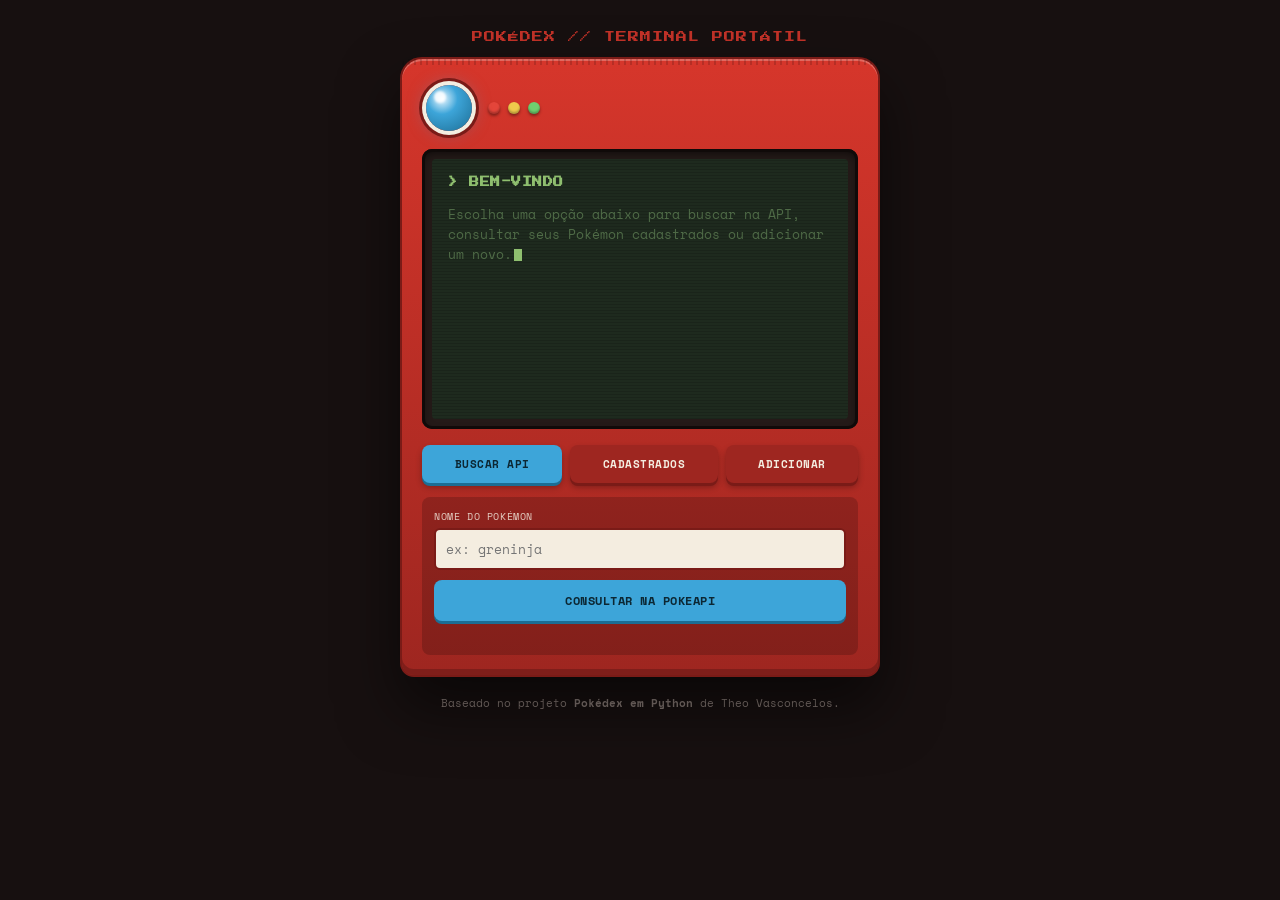
==== index.html @ 017efe3e "Atualiza pokedex.py e adiciona README com banner" ====
<!DOCTYPE html>
<html lang="pt-BR">
<head>
<meta charset="UTF-8" />
<meta name="viewport" content="width=device-width, initial-scale=1" />
<title>Pokédex em Python — versão Web</title>
<meta name="description" content="Pokédex interativa: busca na PokeAPI e cadastro local, inspirada no dispositivo clássico." />
<link rel="preconnect" href="https://fonts.googleapis.com">
<link rel="preconnect" href="https://fonts.gstatic.com" crossorigin>
<link href="https://fonts.googleapis.com/css2?family=Press+Start+2P&family=Space+Mono:wght@400;700&display=swap" rel="stylesheet">
<style>
  :root{
    --red: #D6362B;
    --red-dark: #9E2620;
    --red-shadow: #7A1B17;
    --screen-bg: #1E2A1E;
    --screen-text: #8FBF6F;
    --screen-text-dim: #4F6B47;
    --accent-blue: #3DA5D9;
    --cream: #F4EDE0;
    --charcoal: #241A18;
  }

  *{ box-sizing: border-box; }

  html, body{
    margin:0;
    padding:0;
    background: #171010;
    color: var(--cream);
    font-family: 'Space Mono', monospace;
    min-height:100vh;
  }

  body{
    display:flex;
    justify-content:center;
    padding: 32px 16px 64px;
  }

  @media (prefers-reduced-motion: reduce){
    *{ animation-duration: 0.001ms !important; animation-iteration-count: 1 !important; transition-duration: 0.001ms !important; }
  }

  .device{
    width: 100%;
    max-width: 480px;
  }

  .brand{
    font-family: 'Press Start 2P', monospace;
    font-size: 11px;
    letter-spacing: 1px;
    color: var(--red);
    text-align:center;
    margin-bottom: 14px;
    opacity: 0.9;
  }

  .shell{
    background: linear-gradient(180deg, var(--red) 0%, var(--red-dark) 100%);
    border-radius: 22px 22px 14px 14px;
    padding: 20px;
    box-shadow:
      0 30px 60px rgba(0,0,0,0.55),
      inset 0 2px 0 rgba(255,255,255,0.25),
      inset 0 -6px 0 rgba(0,0,0,0.2);
    position: relative;
    border: 2px solid var(--red-shadow);
  }

  .shell::before{
    content:"";
    position:absolute;
    top:0; left:0; right:0;
    height: 6px;
    background: repeating-linear-gradient(90deg, rgba(0,0,0,0.15) 0 2px, transparent 2px 6px);
    border-radius: 22px 22px 0 0;
  }

  /* ---- lights row ---- */
  .lights{
    display:flex;
    align-items:center;
    gap: 12px;
    padding: 6px 4px 18px;
  }

  .big-light{
    width: 46px; height: 46px;
    border-radius: 50%;
    background: radial-gradient(circle at 35% 30%, #eaf7ff 0%, var(--accent-blue) 35%, #1c6d94 100%);
    box-shadow:
      0 0 0 4px var(--cream),
      0 0 0 7px var(--red-shadow),
      0 3px 6px rgba(0,0,0,0.4),
      0 0 18px rgba(61,165,217,0.55);
    position: relative;
    animation: blink-blue 3.2s ease-in-out infinite;
  }
  .big-light::after{
    content:"";
    position:absolute;
    top:6px; left:8px;
    width:12px; height:12px;
    border-radius:50%;
    background: rgba(255,255,255,0.85);
    filter: blur(1px);
  }
  @keyframes blink-blue{
    0%, 92%, 100% { filter:brightness(1); }
    94% { filter:brightness(1.7); }
  }

  .small-lights{ display:flex; gap:8px; margin-left: 4px; }
  .small-light{
    width: 12px; height:12px;
    border-radius:50%;
    box-shadow: 0 2px 3px rgba(0,0,0,0.4), inset 0 -2px 2px rgba(0,0,0,0.25);
  }
  .small-light.red{ background: #E4453A; }
  .small-light.yellow{ background: #EFC94C; }
  .small-light.green{ background: #6FCF6F; }

  /* ---- screen ---- */
  .screen-frame{
    background: var(--charcoal);
    border-radius: 10px;
    padding: 10px;
    box-shadow: inset 0 0 0 3px #100a09, inset 0 4px 10px rgba(0,0,0,0.6);
  }

  .screen{
    background: var(--screen-bg);
    border-radius: 4px;
    min-height: 260px;
    padding: 16px;
    position: relative;
    overflow: hidden;
    font-size: 13px;
    line-height: 1.55;
    color: var(--screen-text);
  }

  .screen::after{
    content:"";
    position:absolute; inset:0;
    background: repeating-linear-gradient(
      0deg,
      rgba(0,0,0,0.14) 0px,
      rgba(0,0,0,0.14) 1px,
      transparent 1px,
      transparent 3px
    );
    pointer-events:none;
    mix-blend-mode: multiply;
  }

  .screen-content{ position:relative; z-index:1; }

  .screen h2{
    font-family:'Press Start 2P', monospace;
    font-size: 10px;
    margin: 0 0 10px;
    color: var(--screen-text);
    letter-spacing: 0.5px;
  }

  .readout-line{ display:flex; gap:6px; flex-wrap:wrap; }
  .readout-line b{ color: #C7E8AE; }

  .dim{ color: var(--screen-text-dim); }

  .sprite{
    image-rendering: pixelated;
    width: 96px; height:96px;
    background: rgba(255,255,255,0.04);
    border: 1px solid var(--screen-text-dim);
    border-radius: 4px;
    display:block;
    margin: 4px 0 10px;
  }

  .empty-state{
    color: var(--screen-text-dim);
    font-size:12px;
  }

  .mon-card{
    border: 1px dashed var(--screen-text-dim);
    border-radius: 4px;
    padding: 8px 10px;
    margin-bottom: 8px;
  }
  .mon-card b{ color:#C7E8AE; text-transform: capitalize; }

  .blink-cursor{
    display:inline-block;
    width:8px; height:12px;
    background: var(--screen-text);
    animation: blink 1s steps(1) infinite;
    vertical-align: -2px;
    margin-left: 2px;
  }
  @keyframes blink{ 50%{ opacity:0; } }

  /* ---- controls ---- */
  .controls{
    display:flex;
    gap: 8px;
    margin-top: 16px;
    flex-wrap: wrap;
  }

  .tab-btn{
    flex: 1 1 auto;
    min-width: 80px;
    font-family: 'Space Mono', monospace;
    font-weight: 700;
    font-size: 11px;
    letter-spacing: 0.5px;
    text-transform: uppercase;
    background: var(--red-dark);
    color: var(--cream);
    border: none;
    border-radius: 8px;
    padding: 11px 6px;
    cursor: pointer;
    box-shadow: 0 3px 0 var(--red-shadow), 0 4px 6px rgba(0,0,0,0.3);
    transition: transform 0.08s ease, box-shadow 0.08s ease;
  }
  .tab-btn:hover{ filter: brightness(1.08); }
  .tab-btn:active{ transform: translateY(2px); box-shadow: 0 1px 0 var(--red-shadow); }
  .tab-btn.active{
    background: var(--accent-blue);
    color: #0c2733;
    box-shadow: 0 3px 0 #1c6d94, 0 4px 6px rgba(0,0,0,0.3);
  }

  /* ---- form area (below screen, inside shell) ---- */
  .panel{
    margin-top: 14px;
    background: rgba(0,0,0,0.18);
    border-radius: 8px;
    padding: 12px;
  }
  .panel.hidden{ display:none; }

  .field{
    display:flex;
    flex-direction: column;
    gap: 4px;
    margin-bottom: 10px;
  }
  .field label{
    font-size: 10px;
    text-transform: uppercase;
    letter-spacing: 0.6px;
    color: var(--cream);
    opacity: 0.85;
  }
  .field input{
    font-family: 'Space Mono', monospace;
    font-size: 13px;
    padding: 9px 10px;
    border-radius: 6px;
    border: 2px solid var(--red-shadow);
    background: var(--cream);
    color: var(--charcoal);
  }
  .field input:focus{
    outline: 3px solid var(--accent-blue);
    outline-offset: 1px;
  }

  .primary-btn{
    width: 100%;
    font-family: 'Space Mono', monospace;
    font-weight: 700;
    font-size: 12px;
    letter-spacing: 0.5px;
    text-transform: uppercase;
    background: var(--accent-blue);
    color: #0c2733;
    border: none;
    border-radius: 8px;
    padding: 12px;
    cursor: pointer;
    box-shadow: 0 3px 0 #1c6d94;
  }
  .primary-btn:active{ transform: translateY(2px); box-shadow: none; }

  .status-msg{
    margin-top: 8px;
    font-size: 12px;
    color: var(--cream);
    min-height: 14px;
  }

  footer{
    text-align:center;
    margin-top: 18px;
    font-size: 11px;
    color: #8a7d78;
  }
  footer a{ color: var(--accent-blue); }

  @media (max-width: 380px){
    .tab-btn{ font-size: 10px; padding: 10px 4px; }
  }
</style>
</head>
<body>

<div class="device">
  <div class="brand">POKÉDEX // TERMINAL PORTÁTIL</div>

  <div class="shell">
    <div class="lights">
      <div class="big-light" aria-hidden="true"></div>
      <div class="small-lights" aria-hidden="true">
        <span class="small-light red"></span>
        <span class="small-light yellow"></span>
        <span class="small-light green"></span>
      </div>
    </div>

    <div class="screen-frame">
      <div class="screen">
        <div class="screen-content" id="screenContent">
          <h2>&gt; BEM-VINDO</h2>
          <p class="dim">Escolha uma opção abaixo para buscar na API, consultar seus Pokémon cadastrados ou adicionar um novo.<span class="blink-cursor"></span></p>
        </div>
      </div>
    </div>

    <div class="controls" role="tablist" aria-label="Modos da Pokédex">
      <button class="tab-btn active" data-tab="api">Buscar API</button>
      <button class="tab-btn" data-tab="local">Cadastrados</button>
      <button class="tab-btn" data-tab="add">Adicionar</button>
    </div>

    <!-- Buscar na API -->
    <div class="panel" id="panel-api">
      <div class="field">
        <label for="apiName">Nome do Pokémon</label>
        <input type="text" id="apiName" placeholder="ex: greninja" autocomplete="off">
      </div>
      <button class="primary-btn" id="apiSearchBtn">Consultar na PokeAPI</button>
      <div class="status-msg" id="apiStatus"></div>
    </div>

    <!-- Local -->
    <div class="panel hidden" id="panel-local">
      <div class="field">
        <label for="localName">Buscar pelo nome (opcional)</label>
        <input type="text" id="localName" placeholder="deixe vazio para listar todos" autocomplete="off">
      </div>
      <button class="primary-btn" id="localSearchBtn">Ver cadastrados</button>
    </div>

    <!-- Adicionar -->
    <div class="panel hidden" id="panel-add">
      <div class="field">
        <label for="addName">Nome</label>
        <input type="text" id="addName" placeholder="ex: Delphox">
      </div>
      <div class="field">
        <label for="addType">Tipo</label>
        <input type="text" id="addType" placeholder="ex: Fire/Psychic">
      </div>
      <div class="field">
        <label for="addHp">HP</label>
        <input type="number" id="addHp" placeholder="ex: 75">
      </div>
      <div class="field">
        <label for="addRegion">Região</label>
        <input type="text" id="addRegion" placeholder="ex: Kalos">
      </div>
      <button class="primary-btn" id="addBtn">Cadastrar Pokémon</button>
      <div class="status-msg" id="addStatus"></div>
    </div>
  </div>

  <footer>
    Baseado no projeto <strong>Pokédex em Python</strong> de Theo Vasconcelos.
  </footer>
</div>

<script>
(function(){
  const STORAGE_KEY = "pokedex_local_v1";

  const seed = {
    "Delphox":   { type: "Fire/Psychic",  hp: 75, region: "Kalos" },
    "Greninja":  { type: "Water/Dark",    hp: 72, region: "Kalos" },
    "Infernape": { type: "Fire/Fighting", hp: 76, region: "Sinnoh" }
  };

  function loadLocal(){
    try{
      const raw = localStorage.getItem(STORAGE_KEY);
      if(!raw) return {...seed};
      const parsed = JSON.parse(raw);
      return (parsed && typeof parsed === "object") ? parsed : {...seed};
    }catch(e){
      return {...seed};
    }
  }

  function saveLocal(data){
    try{ localStorage.setItem(STORAGE_KEY, JSON.stringify(data)); }
    catch(e){ /* localStorage indisponível — segue só em memória */ }
  }

  let pokedex = loadLocal();

  const screenContent = document.getElementById("screenContent");
  const tabs = document.querySelectorAll(".tab-btn");
  const panels = {
    api: document.getElementById("panel-api"),
    local: document.getElementById("panel-local"),
    add: document.getElementById("panel-add")
  };

  function setScreen(html){
    screenContent.innerHTML = html;
  }

  function escapeHtml(str){
    return String(str)
      .replace(/&/g, "&amp;")
      .replace(/</g, "&lt;")
      .replace(/>/g, "&gt;");
  }

  tabs.forEach(btn => {
    btn.addEventListener("click", () => {
      tabs.forEach(b => b.classList.remove("active"));
      btn.classList.add("active");
      Object.values(panels).forEach(p => p.classList.add("hidden"));
      panels[btn.dataset.tab].classList.remove("hidden");
    });
  });

  /* ---------- Buscar na API ---------- */
  const apiSearchBtn = document.getElementById("apiSearchBtn");
  const apiName = document.getElementById("apiName");
  const apiStatus = document.getElementById("apiStatus");

  async function buscarPokemonAPI(){
    const nome = apiName.value.trim().toLowerCase();
    if(!nome){
      apiStatus.textContent = "Digite um nome primeiro.";
      return;
    }
    apiStatus.textContent = "";
    setScreen(`<h2>&gt; CONSULTANDO...</h2><p class="dim">Acessando PokeAPI para "${escapeHtml(nome)}"<span class="blink-cursor"></span></p>`);

    try{
      const resp = await fetch(`https://pokeapi.co/api/v2/pokemon/${encodeURIComponent(nome)}`);
      if(!resp.ok){
        setScreen(`<h2>&gt; ERRO</h2><p class="dim">Pokémon não encontrado na API.</p>`);
        return;
      }
      const dados = await resp.json();
      const nomeCap = dados.name.charAt(0).toUpperCase() + dados.name.slice(1);
      const altura = (dados.height / 10).toFixed(1);
      const peso = (dados.weight / 10).toFixed(1);
      const tipos = dados.types.map(t => t.type.name).join(", ");
      const habilidades = dados.abilities.map(h => h.ability.name).join(", ");
      const sprite = dados.sprites && (dados.sprites.front_default || "");

      setScreen(`
        <h2>&gt; ${escapeHtml(nomeCap)}</h2>
        ${sprite ? `<img class="sprite" src="${sprite}" alt="Sprite de ${escapeHtml(nomeCap)}">` : ""}
        <div class="readout-line"><span class="dim">Altura:</span> <b>${altura} m</b></div>
        <div class="readout-line"><span class="dim">Peso:</span> <b>${peso} kg</b></div>
        <div class="readout-line"><span class="dim">Tipo:</span> <b>${escapeHtml(tipos)}</b></div>
        <div class="readout-line"><span class="dim">Habilidades:</span> <b>${escapeHtml(habilidades)}</b></div>
      `);
    }catch(e){
      setScreen(`<h2>&gt; ERRO DE CONEXÃO</h2><p class="dim">Não foi possível acessar a PokeAPI agora.</p>`);
    }
  }

  apiSearchBtn.addEventListener("click", buscarPokemonAPI);
  apiName.addEventListener("keydown", e => { if(e.key === "Enter") buscarPokemonAPI(); });

  /* ---------- Cadastrados (local) ---------- */
  const localSearchBtn = document.getElementById("localSearchBtn");
  const localName = document.getElementById("localName");

  function renderLocalList(filterName){
    const entries = Object.entries(pokedex);

    if(filterName){
      const key = Object.keys(pokedex).find(k => k.toLowerCase() === filterName.toLowerCase());
      if(!key){
        setScreen(`<h2>&gt; NÃO ENCONTRADO</h2><p class="dim">Nenhum Pokémon cadastrado com esse nome.</p>`);
        return;
      }
      const m = pokedex[key];
      setScreen(`
        <h2>&gt; ${escapeHtml(key)}</h2>
        <div class="readout-line"><span class="dim">Tipo:</span> <b>${escapeHtml(m.type)}</b></div>
        <div class="readout-line"><span class="dim">HP:</span> <b>${escapeHtml(m.hp)}</b></div>
        <div class="readout-line"><span class="dim">Região:</span> <b>${escapeHtml(m.region)}</b></div>
      `);
      return;
    }

    if(entries.length === 0){
      setScreen(`<h2>&gt; LISTA VAZIA</h2><p class="empty-state">Nenhum Pokémon cadastrado ainda.</p>`);
      return;
    }

    const cards = entries.map(([nome, m]) => `
      <div class="mon-card">
        <b>${escapeHtml(nome)}</b><br>
        <span class="dim">Tipo:</span> ${escapeHtml(m.type)} &nbsp;
        <span class="dim">HP:</span> ${escapeHtml(m.hp)} &nbsp;
        <span class="dim">Região:</span> ${escapeHtml(m.region)}
      </div>
    `).join("");

    setScreen(`<h2>&gt; CADASTRADOS (${entries.length})</h2>${cards}`);
  }

  localSearchBtn.addEventListener("click", () => renderLocalList(localName.value.trim()));
  localName.addEventListener("keydown", e => { if(e.key === "Enter") renderLocalList(localName.value.trim()); });

  /* ---------- Adicionar ---------- */
  const addBtn = document.getElementById("addBtn");
  const addStatus = document.getElementById("addStatus");
  const addName = document.getElementById("addName");
  const addType = document.getElementById("addType");
  const addHp = document.getElementById("addHp");
  const addRegion = document.getElementById("addRegion");

  addBtn.addEventListener("click", () => {
    const nome = addName.value.trim();
    const tipo = addType.value.trim();
    const hp = addHp.value.trim();
    const region = addRegion.value.trim();

    if(!nome || !tipo || !hp || !region){
      addStatus.textContent = "Preencha todos os campos.";
      return;
    }

    pokedex[nome] = { type: tipo, hp: Number(hp), region: region };
    saveLocal(pokedex);

    addStatus.textContent = `"${nome}" cadastrado com sucesso!`;
    addName.value = ""; addType.value = ""; addHp.value = ""; addRegion.value = "";

    setScreen(`
      <h2>&gt; POKÉMON SALVO</h2>
      <div class="readout-line"><span class="dim">Nome:</span> <b>${escapeHtml(nome)}</b></div>
      <div class="readout-line"><span class="dim">Tipo:</span> <b>${escapeHtml(tipo)}</b></div>
      <div class="readout-line"><span class="dim">HP:</span> <b>${escapeHtml(hp)}</b></div>
      <div class="readout-line"><span class="dim">Região:</span> <b>${escapeHtml(region)}</b></div>
      <p class="dim">Salvo no armazenamento local do navegador.</p>
    `);
  });

})();
</script>

</body>
</html>
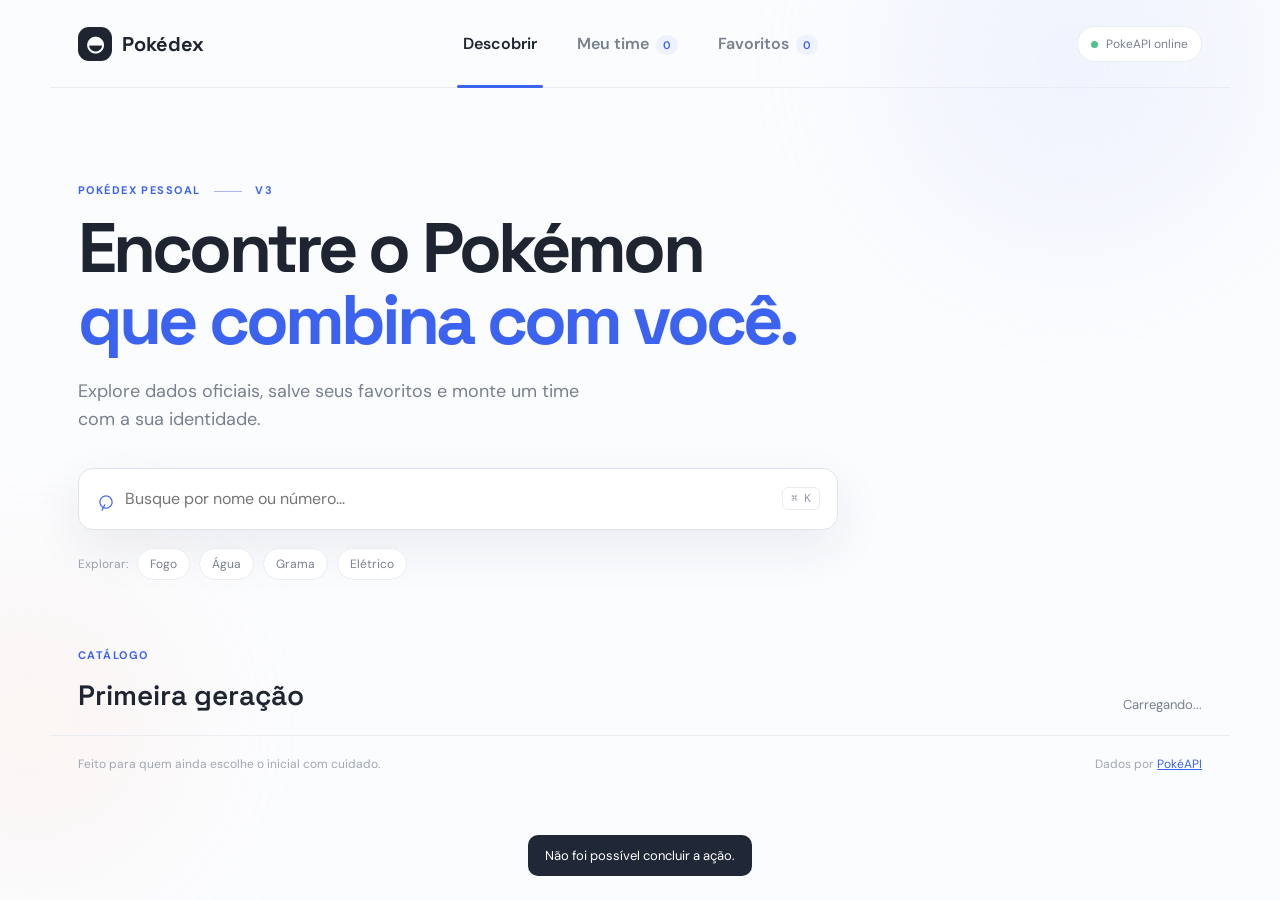
==== commit 93c8f43b: "feat: transform pokedex into full-stack web app" ====
--- a/index.html
+++ b/index.html
@@ -1,572 +1,14 @@
-<!DOCTYPE html>
+<!doctype html>
 <html lang="pt-BR">
 <head>
-<meta charset="UTF-8" />
-<meta name="viewport" content="width=device-width, initial-scale=1" />
-<title>Pokédex em Python — versão Web</title>
-<meta name="description" content="Pokédex interativa: busca na PokeAPI e cadastro local, inspirada no dispositivo clássico." />
-<link rel="preconnect" href="https://fonts.googleapis.com">
-<link rel="preconnect" href="https://fonts.gstatic.com" crossorigin>
-<link href="https://fonts.googleapis.com/css2?family=Press+Start+2P&family=Space+Mono:wght@400;700&display=swap" rel="stylesheet">
-<style>
-  :root{
-    --red: #D6362B;
-    --red-dark: #9E2620;
-    --red-shadow: #7A1B17;
-    --screen-bg: #1E2A1E;
-    --screen-text: #8FBF6F;
-    --screen-text-dim: #4F6B47;
-    --accent-blue: #3DA5D9;
-    --cream: #F4EDE0;
-    --charcoal: #241A18;
-  }
-
-  *{ box-sizing: border-box; }
-
-  html, body{
-    margin:0;
-    padding:0;
-    background: #171010;
-    color: var(--cream);
-    font-family: 'Space Mono', monospace;
-    min-height:100vh;
-  }
-
-  body{
-    display:flex;
-    justify-content:center;
-    padding: 32px 16px 64px;
-  }
-
-  @media (prefers-reduced-motion: reduce){
-    *{ animation-duration: 0.001ms !important; animation-iteration-count: 1 !important; transition-duration: 0.001ms !important; }
-  }
-
-  .device{
-    width: 100%;
-    max-width: 480px;
-  }
-
-  .brand{
-    font-family: 'Press Start 2P', monospace;
-    font-size: 11px;
-    letter-spacing: 1px;
-    color: var(--red);
-    text-align:center;
-    margin-bottom: 14px;
-    opacity: 0.9;
-  }
-
-  .shell{
-    background: linear-gradient(180deg, var(--red) 0%, var(--red-dark) 100%);
-    border-radius: 22px 22px 14px 14px;
-    padding: 20px;
-    box-shadow:
-      0 30px 60px rgba(0,0,0,0.55),
-      inset 0 2px 0 rgba(255,255,255,0.25),
-      inset 0 -6px 0 rgba(0,0,0,0.2);
-    position: relative;
-    border: 2px solid var(--red-shadow);
-  }
-
-  .shell::before{
-    content:"";
-    position:absolute;
-    top:0; left:0; right:0;
-    height: 6px;
-    background: repeating-linear-gradient(90deg, rgba(0,0,0,0.15) 0 2px, transparent 2px 6px);
-    border-radius: 22px 22px 0 0;
-  }
-
-  /* ---- lights row ---- */
-  .lights{
-    display:flex;
-    align-items:center;
-    gap: 12px;
-    padding: 6px 4px 18px;
-  }
-
-  .big-light{
-    width: 46px; height: 46px;
-    border-radius: 50%;
-    background: radial-gradient(circle at 35% 30%, #eaf7ff 0%, var(--accent-blue) 35%, #1c6d94 100%);
-    box-shadow:
-      0 0 0 4px var(--cream),
-      0 0 0 7px var(--red-shadow),
-      0 3px 6px rgba(0,0,0,0.4),
-      0 0 18px rgba(61,165,217,0.55);
-    position: relative;
-    animation: blink-blue 3.2s ease-in-out infinite;
-  }
-  .big-light::after{
-    content:"";
-    position:absolute;
-    top:6px; left:8px;
-    width:12px; height:12px;
-    border-radius:50%;
-    background: rgba(255,255,255,0.85);
-    filter: blur(1px);
-  }
-  @keyframes blink-blue{
-    0%, 92%, 100% { filter:brightness(1); }
-    94% { filter:brightness(1.7); }
-  }
-
-  .small-lights{ display:flex; gap:8px; margin-left: 4px; }
-  .small-light{
-    width: 12px; height:12px;
-    border-radius:50%;
-    box-shadow: 0 2px 3px rgba(0,0,0,0.4), inset 0 -2px 2px rgba(0,0,0,0.25);
-  }
-  .small-light.red{ background: #E4453A; }
-  .small-light.yellow{ background: #EFC94C; }
-  .small-light.green{ background: #6FCF6F; }
-
-  /* ---- screen ---- */
-  .screen-frame{
-    background: var(--charcoal);
-    border-radius: 10px;
-    padding: 10px;
-    box-shadow: inset 0 0 0 3px #100a09, inset 0 4px 10px rgba(0,0,0,0.6);
-  }
-
-  .screen{
-    background: var(--screen-bg);
-    border-radius: 4px;
-    min-height: 260px;
-    padding: 16px;
-    position: relative;
-    overflow: hidden;
-    font-size: 13px;
-    line-height: 1.55;
-    color: var(--screen-text);
-  }
-
-  .screen::after{
-    content:"";
-    position:absolute; inset:0;
-    background: repeating-linear-gradient(
-      0deg,
-      rgba(0,0,0,0.14) 0px,
-      rgba(0,0,0,0.14) 1px,
-      transparent 1px,
-      transparent 3px
-    );
-    pointer-events:none;
-    mix-blend-mode: multiply;
-  }
-
-  .screen-content{ position:relative; z-index:1; }
-
-  .screen h2{
-    font-family:'Press Start 2P', monospace;
-    font-size: 10px;
-    margin: 0 0 10px;
-    color: var(--screen-text);
-    letter-spacing: 0.5px;
-  }
-
-  .readout-line{ display:flex; gap:6px; flex-wrap:wrap; }
-  .readout-line b{ color: #C7E8AE; }
-
-  .dim{ color: var(--screen-text-dim); }
-
-  .sprite{
-    image-rendering: pixelated;
-    width: 96px; height:96px;
-    background: rgba(255,255,255,0.04);
-    border: 1px solid var(--screen-text-dim);
-    border-radius: 4px;
-    display:block;
-    margin: 4px 0 10px;
-  }
-
-  .empty-state{
-    color: var(--screen-text-dim);
-    font-size:12px;
-  }
-
-  .mon-card{
-    border: 1px dashed var(--screen-text-dim);
-    border-radius: 4px;
-    padding: 8px 10px;
-    margin-bottom: 8px;
-  }
-  .mon-card b{ color:#C7E8AE; text-transform: capitalize; }
-
-  .blink-cursor{
-    display:inline-block;
-    width:8px; height:12px;
-    background: var(--screen-text);
-    animation: blink 1s steps(1) infinite;
-    vertical-align: -2px;
-    margin-left: 2px;
-  }
-  @keyframes blink{ 50%{ opacity:0; } }
-
-  /* ---- controls ---- */
-  .controls{
-    display:flex;
-    gap: 8px;
-    margin-top: 16px;
-    flex-wrap: wrap;
-  }
-
-  .tab-btn{
-    flex: 1 1 auto;
-    min-width: 80px;
-    font-family: 'Space Mono', monospace;
-    font-weight: 700;
-    font-size: 11px;
-    letter-spacing: 0.5px;
-    text-transform: uppercase;
-    background: var(--red-dark);
-    color: var(--cream);
-    border: none;
-    border-radius: 8px;
-    padding: 11px 6px;
-    cursor: pointer;
-    box-shadow: 0 3px 0 var(--red-shadow), 0 4px 6px rgba(0,0,0,0.3);
-    transition: transform 0.08s ease, box-shadow 0.08s ease;
-  }
-  .tab-btn:hover{ filter: brightness(1.08); }
-  .tab-btn:active{ transform: translateY(2px); box-shadow: 0 1px 0 var(--red-shadow); }
-  .tab-btn.active{
-    background: var(--accent-blue);
-    color: #0c2733;
-    box-shadow: 0 3px 0 #1c6d94, 0 4px 6px rgba(0,0,0,0.3);
-  }
-
-  /* ---- form area (below screen, inside shell) ---- */
-  .panel{
-    margin-top: 14px;
-    background: rgba(0,0,0,0.18);
-    border-radius: 8px;
-    padding: 12px;
-  }
-  .panel.hidden{ display:none; }
-
-  .field{
-    display:flex;
-    flex-direction: column;
-    gap: 4px;
-    margin-bottom: 10px;
-  }
-  .field label{
-    font-size: 10px;
-    text-transform: uppercase;
-    letter-spacing: 0.6px;
-    color: var(--cream);
-    opacity: 0.85;
-  }
-  .field input{
-    font-family: 'Space Mono', monospace;
-    font-size: 13px;
-    padding: 9px 10px;
-    border-radius: 6px;
-    border: 2px solid var(--red-shadow);
-    background: var(--cream);
-    color: var(--charcoal);
-  }
-  .field input:focus{
-    outline: 3px solid var(--accent-blue);
-    outline-offset: 1px;
-  }
-
-  .primary-btn{
-    width: 100%;
-    font-family: 'Space Mono', monospace;
-    font-weight: 700;
-    font-size: 12px;
-    letter-spacing: 0.5px;
-    text-transform: uppercase;
-    background: var(--accent-blue);
-    color: #0c2733;
-    border: none;
-    border-radius: 8px;
-    padding: 12px;
-    cursor: pointer;
-    box-shadow: 0 3px 0 #1c6d94;
-  }
-  .primary-btn:active{ transform: translateY(2px); box-shadow: none; }
-
-  .status-msg{
-    margin-top: 8px;
-    font-size: 12px;
-    color: var(--cream);
-    min-height: 14px;
-  }
-
-  footer{
-    text-align:center;
-    margin-top: 18px;
-    font-size: 11px;
-    color: #8a7d78;
-  }
-  footer a{ color: var(--accent-blue); }
-
-  @media (max-width: 380px){
-    .tab-btn{ font-size: 10px; padding: 10px 4px; }
-  }
-</style>
+<meta charset="UTF-8"><meta name="viewport" content="width=device-width, initial-scale=1">
+<meta name="description" content="Uma Pokédex pessoal para descobrir, salvar e montar seu time."><title>Pokédex — seu próximo Pokémon</title>
+<link rel="preconnect" href="https://fonts.googleapis.com"><link rel="preconnect" href="https://fonts.gstatic.com" crossorigin>
+<link href="https://fonts.googleapis.com/css2?family=DM+Sans:wght@400;500;600;700&family=Space+Grotesk:wght@500;600;700&display=swap" rel="stylesheet"><link rel="stylesheet" href="/static/styles.css">
 </head>
-<body>
-
-<div class="device">
-  <div class="brand">POKÉDEX // TERMINAL PORTÁTIL</div>
-
-  <div class="shell">
-    <div class="lights">
-      <div class="big-light" aria-hidden="true"></div>
-      <div class="small-lights" aria-hidden="true">
-        <span class="small-light red"></span>
-        <span class="small-light yellow"></span>
-        <span class="small-light green"></span>
-      </div>
-    </div>
-
-    <div class="screen-frame">
-      <div class="screen">
-        <div class="screen-content" id="screenContent">
-          <h2>&gt; BEM-VINDO</h2>
-          <p class="dim">Escolha uma opção abaixo para buscar na API, consultar seus Pokémon cadastrados ou adicionar um novo.<span class="blink-cursor"></span></p>
-        </div>
-      </div>
-    </div>
-
-    <div class="controls" role="tablist" aria-label="Modos da Pokédex">
-      <button class="tab-btn active" data-tab="api">Buscar API</button>
-      <button class="tab-btn" data-tab="local">Cadastrados</button>
-      <button class="tab-btn" data-tab="add">Adicionar</button>
-    </div>
-
-    <!-- Buscar na API -->
-    <div class="panel" id="panel-api">
-      <div class="field">
-        <label for="apiName">Nome do Pokémon</label>
-        <input type="text" id="apiName" placeholder="ex: greninja" autocomplete="off">
-      </div>
-      <button class="primary-btn" id="apiSearchBtn">Consultar na PokeAPI</button>
-      <div class="status-msg" id="apiStatus"></div>
-    </div>
-
-    <!-- Local -->
-    <div class="panel hidden" id="panel-local">
-      <div class="field">
-        <label for="localName">Buscar pelo nome (opcional)</label>
-        <input type="text" id="localName" placeholder="deixe vazio para listar todos" autocomplete="off">
-      </div>
-      <button class="primary-btn" id="localSearchBtn">Ver cadastrados</button>
-    </div>
-
-    <!-- Adicionar -->
-    <div class="panel hidden" id="panel-add">
-      <div class="field">
-        <label for="addName">Nome</label>
-        <input type="text" id="addName" placeholder="ex: Delphox">
-      </div>
-      <div class="field">
-        <label for="addType">Tipo</label>
-        <input type="text" id="addType" placeholder="ex: Fire/Psychic">
-      </div>
-      <div class="field">
-        <label for="addHp">HP</label>
-        <input type="number" id="addHp" placeholder="ex: 75">
-      </div>
-      <div class="field">
-        <label for="addRegion">Região</label>
-        <input type="text" id="addRegion" placeholder="ex: Kalos">
-      </div>
-      <button class="primary-btn" id="addBtn">Cadastrar Pokémon</button>
-      <div class="status-msg" id="addStatus"></div>
-    </div>
-  </div>
-
-  <footer>
-    Baseado no projeto <strong>Pokédex em Python</strong> de Theo Vasconcelos.
-  </footer>
-</div>
-
-<script>
-(function(){
-  const STORAGE_KEY = "pokedex_local_v1";
-
-  const seed = {
-    "Delphox":   { type: "Fire/Psychic",  hp: 75, region: "Kalos" },
-    "Greninja":  { type: "Water/Dark",    hp: 72, region: "Kalos" },
-    "Infernape": { type: "Fire/Fighting", hp: 76, region: "Sinnoh" }
-  };
-
-  function loadLocal(){
-    try{
-      const raw = localStorage.getItem(STORAGE_KEY);
-      if(!raw) return {...seed};
-      const parsed = JSON.parse(raw);
-      return (parsed && typeof parsed === "object") ? parsed : {...seed};
-    }catch(e){
-      return {...seed};
-    }
-  }
-
-  function saveLocal(data){
-    try{ localStorage.setItem(STORAGE_KEY, JSON.stringify(data)); }
-    catch(e){ /* localStorage indisponível — segue só em memória */ }
-  }
-
-  let pokedex = loadLocal();
-
-  const screenContent = document.getElementById("screenContent");
-  const tabs = document.querySelectorAll(".tab-btn");
-  const panels = {
-    api: document.getElementById("panel-api"),
-    local: document.getElementById("panel-local"),
-    add: document.getElementById("panel-add")
-  };
-
-  function setScreen(html){
-    screenContent.innerHTML = html;
-  }
-
-  function escapeHtml(str){
-    return String(str)
-      .replace(/&/g, "&amp;")
-      .replace(/</g, "&lt;")
-      .replace(/>/g, "&gt;");
-  }
-
-  tabs.forEach(btn => {
-    btn.addEventListener("click", () => {
-      tabs.forEach(b => b.classList.remove("active"));
-      btn.classList.add("active");
-      Object.values(panels).forEach(p => p.classList.add("hidden"));
-      panels[btn.dataset.tab].classList.remove("hidden");
-    });
-  });
-
-  /* ---------- Buscar na API ---------- */
-  const apiSearchBtn = document.getElementById("apiSearchBtn");
-  const apiName = document.getElementById("apiName");
-  const apiStatus = document.getElementById("apiStatus");
-
-  async function buscarPokemonAPI(){
-    const nome = apiName.value.trim().toLowerCase();
-    if(!nome){
-      apiStatus.textContent = "Digite um nome primeiro.";
-      return;
-    }
-    apiStatus.textContent = "";
-    setScreen(`<h2>&gt; CONSULTANDO...</h2><p class="dim">Acessando PokeAPI para "${escapeHtml(nome)}"<span class="blink-cursor"></span></p>`);
-
-    try{
-      const resp = await fetch(`https://pokeapi.co/api/v2/pokemon/${encodeURIComponent(nome)}`);
-      if(!resp.ok){
-        setScreen(`<h2>&gt; ERRO</h2><p class="dim">Pokémon não encontrado na API.</p>`);
-        return;
-      }
-      const dados = await resp.json();
-      const nomeCap = dados.name.charAt(0).toUpperCase() + dados.name.slice(1);
-      const altura = (dados.height / 10).toFixed(1);
-      const peso = (dados.weight / 10).toFixed(1);
-      const tipos = dados.types.map(t => t.type.name).join(", ");
-      const habilidades = dados.abilities.map(h => h.ability.name).join(", ");
-      const sprite = dados.sprites && (dados.sprites.front_default || "");
-
-      setScreen(`
-        <h2>&gt; ${escapeHtml(nomeCap)}</h2>
-        ${sprite ? `<img class="sprite" src="${sprite}" alt="Sprite de ${escapeHtml(nomeCap)}">` : ""}
-        <div class="readout-line"><span class="dim">Altura:</span> <b>${altura} m</b></div>
-        <div class="readout-line"><span class="dim">Peso:</span> <b>${peso} kg</b></div>
-        <div class="readout-line"><span class="dim">Tipo:</span> <b>${escapeHtml(tipos)}</b></div>
-        <div class="readout-line"><span class="dim">Habilidades:</span> <b>${escapeHtml(habilidades)}</b></div>
-      `);
-    }catch(e){
-      setScreen(`<h2>&gt; ERRO DE CONEXÃO</h2><p class="dim">Não foi possível acessar a PokeAPI agora.</p>`);
-    }
-  }
-
-  apiSearchBtn.addEventListener("click", buscarPokemonAPI);
-  apiName.addEventListener("keydown", e => { if(e.key === "Enter") buscarPokemonAPI(); });
-
-  /* ---------- Cadastrados (local) ---------- */
-  const localSearchBtn = document.getElementById("localSearchBtn");
-  const localName = document.getElementById("localName");
-
-  function renderLocalList(filterName){
-    const entries = Object.entries(pokedex);
-
-    if(filterName){
-      const key = Object.keys(pokedex).find(k => k.toLowerCase() === filterName.toLowerCase());
-      if(!key){
-        setScreen(`<h2>&gt; NÃO ENCONTRADO</h2><p class="dim">Nenhum Pokémon cadastrado com esse nome.</p>`);
-        return;
-      }
-      const m = pokedex[key];
-      setScreen(`
-        <h2>&gt; ${escapeHtml(key)}</h2>
-        <div class="readout-line"><span class="dim">Tipo:</span> <b>${escapeHtml(m.type)}</b></div>
-        <div class="readout-line"><span class="dim">HP:</span> <b>${escapeHtml(m.hp)}</b></div>
-        <div class="readout-line"><span class="dim">Região:</span> <b>${escapeHtml(m.region)}</b></div>
-      `);
-      return;
-    }
-
-    if(entries.length === 0){
-      setScreen(`<h2>&gt; LISTA VAZIA</h2><p class="empty-state">Nenhum Pokémon cadastrado ainda.</p>`);
-      return;
-    }
-
-    const cards = entries.map(([nome, m]) => `
-      <div class="mon-card">
-        <b>${escapeHtml(nome)}</b><br>
-        <span class="dim">Tipo:</span> ${escapeHtml(m.type)} &nbsp;
-        <span class="dim">HP:</span> ${escapeHtml(m.hp)} &nbsp;
-        <span class="dim">Região:</span> ${escapeHtml(m.region)}
-      </div>
-    `).join("");
-
-    setScreen(`<h2>&gt; CADASTRADOS (${entries.length})</h2>${cards}`);
-  }
-
-  localSearchBtn.addEventListener("click", () => renderLocalList(localName.value.trim()));
-  localName.addEventListener("keydown", e => { if(e.key === "Enter") renderLocalList(localName.value.trim()); });
-
-  /* ---------- Adicionar ---------- */
-  const addBtn = document.getElementById("addBtn");
-  const addStatus = document.getElementById("addStatus");
-  const addName = document.getElementById("addName");
-  const addType = document.getElementById("addType");
-  const addHp = document.getElementById("addHp");
-  const addRegion = document.getElementById("addRegion");
-
-  addBtn.addEventListener("click", () => {
-    const nome = addName.value.trim();
-    const tipo = addType.value.trim();
-    const hp = addHp.value.trim();
-    const region = addRegion.value.trim();
-
-    if(!nome || !tipo || !hp || !region){
-      addStatus.textContent = "Preencha todos os campos.";
-      return;
-    }
-
-    pokedex[nome] = { type: tipo, hp: Number(hp), region: region };
-    saveLocal(pokedex);
-
-    addStatus.textContent = `"${nome}" cadastrado com sucesso!`;
-    addName.value = ""; addType.value = ""; addHp.value = ""; addRegion.value = "";
-
-    setScreen(`
-      <h2>&gt; POKÉMON SALVO</h2>
-      <div class="readout-line"><span class="dim">Nome:</span> <b>${escapeHtml(nome)}</b></div>
-      <div class="readout-line"><span class="dim">Tipo:</span> <b>${escapeHtml(tipo)}</b></div>
-      <div class="readout-line"><span class="dim">HP:</span> <b>${escapeHtml(hp)}</b></div>
-      <div class="readout-line"><span class="dim">Região:</span> <b>${escapeHtml(region)}</b></div>
-      <p class="dim">Salvo no armazenamento local do navegador.</p>
-    `);
-  });
-
-})();
-</script>
-
-</body>
-</html>
+<body><div class="ambient ambient-one"></div><div class="ambient ambient-two"></div>
+<header class="topbar shell"><a class="brand" href="/"><span class="brand-mark">◓</span><span>Pokédex</span></a><nav><button class="nav-link active" data-view="discover">Descobrir</button><button class="nav-link" data-view="team">Meu time <span id="team-count">0</span></button><button class="nav-link" data-view="favorites">Favoritos <span id="favorite-count">0</span></button></nav><div class="status-pill"><span class="status-dot"></span> PokeAPI online</div></header>
+<main class="shell"><section class="hero" id="discover-view"><div class="eyebrow">Pokédex pessoal <span></span> v3</div><h1>Encontre o Pokémon<br><em>que combina com você.</em></h1><p class="hero-copy">Explore dados oficiais, salve seus favoritos e monte um time com a sua identidade.</p><div class="search-wrap"><span class="search-icon">⌕</span><input id="search" type="search" placeholder="Busque por nome ou número..." autocomplete="off"><kbd>⌘ K</kbd></div><div class="quick-filters"><span>Explorar:</span><button data-search="fire">Fogo</button><button data-search="water">Água</button><button data-search="grass">Grama</button><button data-search="electric">Elétrico</button></div></section>
+<section class="section-head"><div><p class="eyebrow">Catálogo</p><h2 id="section-title">Primeira geração</h2></div><div class="result-meta" id="result-meta">Carregando...</div></section><section class="card-grid" id="pokemon-grid"></section><section class="empty-state hidden" id="empty-state"><div class="empty-ball">◓</div><h3>Nada por aqui ainda</h3><p>Tente outro nome ou navegue pelos filtros acima.</p></section>
+<section class="team-panel hidden" id="team-view"><div class="section-head"><div><p class="eyebrow">Seu espaço</p><h2>Meu time</h2></div><p class="muted">Até 6 Pokémon para sua próxima aventura.</p></div><div class="team-grid" id="team-grid"></div></section><section class="team-panel hidden" id="favorites-view"><div class="section-head"><div><p class="eyebrow">Coleção pessoal</p><h2>Favoritos</h2></div></div><div class="card-grid" id="favorites-grid"></div></section></main>
+<dialog id="detail-modal"><button class="modal-close" data-close>×</button><div id="detail-content"></div></dialog><div class="toast" id="toast"></div><footer class="shell footer"><span>Feito para quem ainda escolhe o inicial com cuidado.</span><span>Dados por <a href="https://pokeapi.co" target="_blank" rel="noreferrer">PokéAPI</a></span></footer><script src="/static/app.js"></script></body></html>
--- a/static/styles.css
+++ b/static/styles.css
@@ -0,0 +1 @@
+:root{--ink:#1e2430;--muted:#77808e;--line:#e9ecf1;--paper:#fbfcfe;--blue:#3c63f0;--shadow:0 18px 50px rgba(31,42,67,.08)}*{box-sizing:border-box}body{margin:0;min-height:100vh;background:var(--paper);color:var(--ink);font-family:'DM Sans',sans-serif}button,input{font:inherit}.shell{max-width:1180px;margin:auto;padding-left:28px;padding-right:28px}.ambient{position:fixed;pointer-events:none;filter:blur(80px);opacity:.35;border-radius:50%;z-index:-1}.ambient-one{width:360px;height:360px;background:#dce5ff;top:-120px;right:2%}.ambient-two{width:260px;height:260px;background:#ffe6dc;bottom:5%;left:-100px}.topbar{height:88px;display:flex;align-items:center;justify-content:space-between;border-bottom:1px solid var(--line)}.brand{display:flex;gap:10px;align-items:center;color:var(--ink);font-family:'Space Grotesk';font-size:20px;font-weight:700;text-decoration:none}.brand-mark{display:grid;place-items:center;width:34px;height:34px;border-radius:11px;background:var(--ink);color:#fff;font-size:21px}.topbar nav{display:flex;gap:28px;height:100%;align-items:center}.nav-link{border:0;background:transparent;color:var(--muted);height:100%;cursor:pointer;font-weight:600;position:relative}.nav-link.active{color:var(--ink)}.nav-link.active:after{content:'';position:absolute;height:3px;background:var(--blue);left:0;right:0;bottom:-1px;border-radius:3px}.nav-link span{font-size:11px;color:var(--blue);background:#eef1ff;padding:3px 7px;border-radius:20px;margin-left:3px}.status-pill{font-size:12px;color:var(--muted);background:#fff;border:1px solid var(--line);padding:9px 13px;border-radius:30px}.status-dot{display:inline-block;width:7px;height:7px;background:#4fc38b;border-radius:50%;margin-right:5px}.hero{padding:95px 0 68px;max-width:760px}.eyebrow{text-transform:uppercase;letter-spacing:.13em;font-size:11px;color:var(--blue);font-weight:700;margin:0 0 15px}.eyebrow span{display:inline-block;width:28px;height:1px;background:#aab8ed;vertical-align:middle;margin:0 9px}.hero h1{font:700 clamp(42px,6vw,70px)/1.03 'Space Grotesk';letter-spacing:-.055em;margin:0 0 22px}.hero h1 em{color:var(--blue);font-style:normal}.hero-copy{font-size:18px;line-height:1.55;color:var(--muted);max-width:520px;margin:0 0 34px}.search-wrap{display:flex;align-items:center;background:#fff;border:1px solid #dfe4eb;border-radius:15px;box-shadow:var(--shadow);height:62px;padding:0 17px}.search-icon{font-size:29px;color:var(--blue);transform:rotate(-20deg);margin-right:10px}.search-wrap input{border:0;outline:0;flex:1;color:var(--ink);font-size:16px;background:transparent}.search-wrap kbd{border:1px solid var(--line);border-radius:6px;padding:4px 8px;color:#98a0ad;font-size:11px}.quick-filters{display:flex;align-items:center;gap:9px;margin-top:18px;color:#98a0ad;font-size:12px}.quick-filters button{cursor:pointer;background:#fff;border:1px solid var(--line);color:var(--muted);border-radius:30px;padding:7px 12px}.section-head{display:flex;justify-content:space-between;align-items:end;margin:0 0 22px}.section-head h2{font:600 28px 'Space Grotesk';margin:0}.result-meta,.muted{font-size:13px;color:var(--muted)}.card-grid{display:grid;grid-template-columns:repeat(4,1fr);gap:16px}.poke-card{background:#fff;border:1px solid var(--line);border-radius:20px;padding:17px;min-height:255px;cursor:pointer;transition:.2s;position:relative;overflow:hidden}.poke-card:hover{transform:translateY(-4px);box-shadow:var(--shadow);border-color:#d5dcff}.card-number{font-size:11px;color:#aab1bd;font-weight:700}.card-art{height:145px;display:grid;place-items:center}.card-art img{height:140px;max-width:100%;object-fit:contain;filter:drop-shadow(0 13px 8px rgba(35,45,70,.14))}.poke-card h3{font:600 18px 'Space Grotesk';margin:0;text-transform:capitalize}.types{display:flex;gap:5px;margin-top:7px}.type{font-size:10px;text-transform:uppercase;font-weight:700;letter-spacing:.06em;padding:4px 8px;border-radius:20px;background:#eef1f5;color:#707986}.type.fire{background:#fff0e9;color:#e35e36}.type.water{background:#eaf2ff;color:#3770d7}.type.grass{background:#eaf8f0;color:#299460}.type.electric{background:#fff8d9;color:#9b7d00}.type.psychic{background:#f6edff;color:#8a4bc0}.type.poison{background:#f8ecff;color:#9c53bc}.type.bug{background:#eef8d9;color:#759a2d}.type.normal{background:#f0f1f2;color:#777}.type.ground{background:#fff1dc;color:#b27a36}.type.fairy{background:#ffeaf3;color:#cf638d}.type.fighting{background:#ffebe8;color:#bb4a39}.type.rock{background:#f1eee8;color:#817563}.type.ghost{background:#eeeafd;color:#6658a9}.type.ice{background:#e4f8fa;color:#4399a7}.type.dragon{background:#e9ebff;color:#5363c4}.type.dark{background:#ece9e9;color:#5d5555}.type.steel{background:#e9eef4;color:#637486}.card-actions{position:absolute;right:15px;top:14px;display:flex;gap:5px}.icon-btn{border:0;background:#f6f7fa;color:#9aa2ae;width:28px;height:28px;border-radius:50%;cursor:pointer}.icon-btn:hover{background:#eef1ff;color:var(--blue)}.empty-state{text-align:center;padding:70px 0;color:var(--muted)}.empty-ball{font-size:50px;color:#c9d1e4}.empty-state h3{color:var(--ink);margin:10px 0 5px}.hidden{display:none!important}.team-panel{padding:45px 0 70px}.team-grid{display:grid;grid-template-columns:repeat(6,1fr);gap:13px}.team-slot{min-height:190px;border:1px dashed #d4dbe7;border-radius:18px;background:#fff;text-align:center;padding:10px;color:#aab1bd}.team-slot img{height:105px;max-width:100%;object-fit:contain}.team-slot strong{display:block;text-transform:capitalize;font:600 14px 'Space Grotesk';color:var(--ink)}dialog{border:0;border-radius:26px;width:min(620px,calc(100% - 30px));padding:0;box-shadow:0 30px 100px rgba(18,26,44,.3);overflow:hidden}dialog::backdrop{background:rgba(20,28,48,.5);backdrop-filter:blur(4px)}.modal-close{position:absolute;right:17px;top:15px;border:0;background:#fff9;color:var(--ink);font-size:25px;z-index:2;cursor:pointer}.detail-hero{background:linear-gradient(135deg,#e9efff,#fff);display:flex;align-items:center;padding:35px 40px;gap:25px}.detail-hero img{width:190px;height:190px;object-fit:contain;filter:drop-shadow(0 20px 10px rgba(52,77,150,.2))}.detail-title{text-transform:capitalize;font:700 36px 'Space Grotesk';margin:5px 0}.detail-body{padding:28px 40px 35px}.stat-row{display:grid;grid-template-columns:90px 1fr 35px;gap:10px;align-items:center;font-size:12px;color:var(--muted);margin:10px 0}.stat-bar{height:7px;background:#edf0f5;border-radius:10px;overflow:hidden}.stat-bar i{display:block;height:100%;background:var(--blue);border-radius:10px}.detail-cta{display:flex;gap:10px;margin-top:24px}.primary,.secondary{border:0;border-radius:10px;padding:11px 16px;cursor:pointer;font-weight:700}.primary{background:var(--blue);color:#fff}.secondary{background:#eef1ff;color:var(--blue)}.toast{position:fixed;bottom:24px;left:50%;transform:translate(-50%,20px);background:#202838;color:#fff;padding:12px 17px;border-radius:10px;opacity:0;transition:.25s;pointer-events:none;font-size:13px}.toast.show{opacity:1;transform:translate(-50%,0)}.footer{display:flex;justify-content:space-between;border-top:1px solid var(--line);padding-top:20px;padding-bottom:35px;color:#a0a7b2;font-size:12px}.footer a{color:var(--blue)}@media(max-width:800px){.topbar nav{gap:12px}.status-pill{display:none}.card-grid{grid-template-columns:repeat(2,1fr)}.team-grid{grid-template-columns:repeat(3,1fr)}.hero{padding-top:60px}.footer{gap:20px;flex-direction:column}}@media(max-width:480px){.shell{padding-left:18px;padding-right:18px}.topbar{height:72px}.brand{font-size:17px}.topbar nav{font-size:12px}.hero h1{font-size:43px}.quick-filters{flex-wrap:wrap}.card-grid{gap:10px}.poke-card{padding:12px;min-height:220px}.card-art,.card-art img{height:115px}.section-head{align-items:start;gap:8px;flex-direction:column}.detail-hero{padding:25px 20px}.detail-hero img{width:130px;height:130px}.detail-body{padding:24px 20px}}
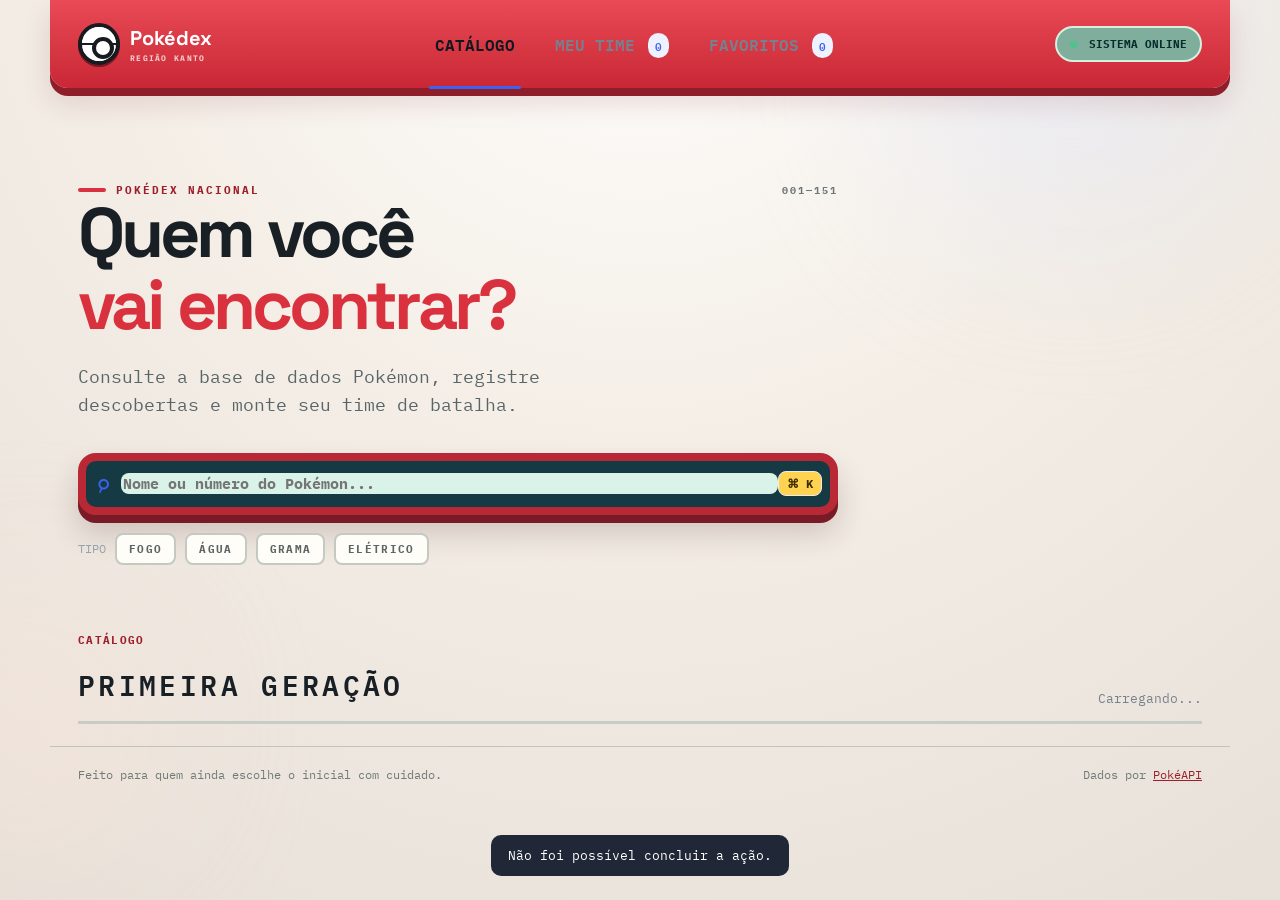
==== commit ea78b732: "feat: give pokedex an authentic device interface" ====
--- a/index.html
+++ b/index.html
@@ -4,11 +4,11 @@
 <meta charset="UTF-8"><meta name="viewport" content="width=device-width, initial-scale=1">
 <meta name="description" content="Uma Pokédex pessoal para descobrir, salvar e montar seu time."><title>Pokédex — seu próximo Pokémon</title>
 <link rel="preconnect" href="https://fonts.googleapis.com"><link rel="preconnect" href="https://fonts.gstatic.com" crossorigin>
-<link href="https://fonts.googleapis.com/css2?family=DM+Sans:wght@400;500;600;700&family=Space+Grotesk:wght@500;600;700&display=swap" rel="stylesheet"><link rel="stylesheet" href="/static/styles.css">
+<link href="https://fonts.googleapis.com/css2?family=DM+Sans:wght@400;500;600;700&family=Space+Grotesk:wght@500;600;700&family=IBM+Plex+Mono:wght@400;500;600;700&display=swap" rel="stylesheet"><link rel="stylesheet" href="/static/styles.css"><link rel="stylesheet" href="/static/pokedex-theme.css">
 </head>
 <body><div class="ambient ambient-one"></div><div class="ambient ambient-two"></div>
-<header class="topbar shell"><a class="brand" href="/"><span class="brand-mark">◓</span><span>Pokédex</span></a><nav><button class="nav-link active" data-view="discover">Descobrir</button><button class="nav-link" data-view="team">Meu time <span id="team-count">0</span></button><button class="nav-link" data-view="favorites">Favoritos <span id="favorite-count">0</span></button></nav><div class="status-pill"><span class="status-dot"></span> PokeAPI online</div></header>
-<main class="shell"><section class="hero" id="discover-view"><div class="eyebrow">Pokédex pessoal <span></span> v3</div><h1>Encontre o Pokémon<br><em>que combina com você.</em></h1><p class="hero-copy">Explore dados oficiais, salve seus favoritos e monte um time com a sua identidade.</p><div class="search-wrap"><span class="search-icon">⌕</span><input id="search" type="search" placeholder="Busque por nome ou número..." autocomplete="off"><kbd>⌘ K</kbd></div><div class="quick-filters"><span>Explorar:</span><button data-search="fire">Fogo</button><button data-search="water">Água</button><button data-search="grass">Grama</button><button data-search="electric">Elétrico</button></div></section>
+<header class="topbar shell"><a class="brand" href="/"><span class="brand-mark"><i></i></span><span>Pokédex <small>REGIÃO KANTO</small></span></a><nav><button class="nav-link active" data-view="discover">CATÁLOGO</button><button class="nav-link" data-view="team">MEU TIME <span id="team-count">0</span></button><button class="nav-link" data-view="favorites">FAVORITOS <span id="favorite-count">0</span></button></nav><div class="status-pill"><span class="status-dot"></span> SISTEMA ONLINE</div></header>
+<main class="shell"><section class="hero" id="discover-view"><div class="device-label"><span></span> POKÉDEX NACIONAL <b>001—151</b></div><h1>Quem você<br><em>vai encontrar?</em></h1><p class="hero-copy">Consulte a base de dados Pokémon, registre descobertas e monte seu time de batalha.</p><div class="search-wrap"><span class="search-icon">⌕</span><input id="search" type="search" placeholder="Nome ou número do Pokémon..." autocomplete="off"><kbd>⌘ K</kbd></div><div class="quick-filters"><span>TIPO</span><button data-search="fire">FOGO</button><button data-search="water">ÁGUA</button><button data-search="grass">GRAMA</button><button data-search="electric">ELÉTRICO</button></div></section>
 <section class="section-head"><div><p class="eyebrow">Catálogo</p><h2 id="section-title">Primeira geração</h2></div><div class="result-meta" id="result-meta">Carregando...</div></section><section class="card-grid" id="pokemon-grid"></section><section class="empty-state hidden" id="empty-state"><div class="empty-ball">◓</div><h3>Nada por aqui ainda</h3><p>Tente outro nome ou navegue pelos filtros acima.</p></section>
 <section class="team-panel hidden" id="team-view"><div class="section-head"><div><p class="eyebrow">Seu espaço</p><h2>Meu time</h2></div><p class="muted">Até 6 Pokémon para sua próxima aventura.</p></div><div class="team-grid" id="team-grid"></div></section><section class="team-panel hidden" id="favorites-view"><div class="section-head"><div><p class="eyebrow">Coleção pessoal</p><h2>Favoritos</h2></div></div><div class="card-grid" id="favorites-grid"></div></section></main>
 <dialog id="detail-modal"><button class="modal-close" data-close>×</button><div id="detail-content"></div></dialog><div class="toast" id="toast"></div><footer class="shell footer"><span>Feito para quem ainda escolhe o inicial com cuidado.</span><span>Dados por <a href="https://pokeapi.co" target="_blank" rel="noreferrer">PokéAPI</a></span></footer><script src="/static/app.js"></script></body></html>
--- a/static/pokedex-theme.css
+++ b/static/pokedex-theme.css
@@ -0,0 +1,8 @@
+:root{--red:#d9323e;--red-dark:#9d1f2b;--ink:#111820;--screen:#163a43;--screen-light:#d9f3e8;--yellow:#ffd34f}
+body{background:radial-gradient(circle at 50% -10%,#fff 0,#f4eee6 45%,#e7e0d8 100%);color:var(--ink);font-family:'IBM Plex Mono',monospace}
+.topbar{background:linear-gradient(180deg,#e94a55,#c92735);border:0;border-radius:0 0 18px 18px;box-shadow:0 8px 0 #8e1e29,0 14px 28px #7c1e2826;color:#fff}
+.brand{font-family:'Space Grotesk',sans-serif;color:#fff;font-weight:800}.brand small{display:block;font:700 8px 'IBM Plex Mono';letter-spacing:.16em;opacity:.75;margin-top:2px}
+.brand-mark{width:42px;height:42px;background:#f4f4ed;border:4px solid #171b20;border-radius:50%;position:relative;display:inline-block;box-shadow:inset 0 0 0 3px #fff,0 2px 0 #7d1721}.brand-mark:before{content:'';position:absolute;left:-3px;right:-3px;top:16px;height:4px;background:#171b20}.brand-mark:after{content:'';position:absolute;left:10px;top:10px;width:14px;height:14px;border-radius:50%;background:#fff;border:4px solid #171b20;z-index:2}.brand-mark i{position:absolute;inset:0;border-radius:50%;background:linear-gradient(#fff 0 48%,transparent 48% 52%,#fff 52%)}
+.topbar nav a{color:#ffe9e7;font-weight:700;letter-spacing:.08em}.topbar nav a.active,.topbar nav a:hover{color:#fff;text-decoration:underline;text-underline-offset:7px}.status-pill{background:#7fae9d;color:#092b2c;border:2px solid #d5f0df;font:700 11px 'IBM Plex Mono'}
+.device-label{display:flex;align-items:center;gap:10px;color:var(--red-dark);font:700 11px 'IBM Plex Mono';letter-spacing:.18em}.device-label span{width:28px;height:4px;background:var(--red);display:inline-block;border-radius:4px}.device-label b{margin-left:auto;color:#6e7777;font-size:10px}.hero h1{font-family:'Space Grotesk',sans-serif;font-weight:800;color:#182025}.hero h1 em{color:var(--red);font-style:normal}.hero-copy{color:#596568}.search-wrap{background:var(--screen);border:8px solid #b82835;border-radius:18px;padding:8px;box-shadow:0 8px 0 #791b27,0 18px 30px #4b252533}.search-wrap input{background:var(--screen-light);border:0;color:#163a43;font:700 15px 'IBM Plex Mono';border-radius:8px}.search-wrap kbd{background:var(--yellow);color:#3f2c00;font:800 12px 'IBM Plex Mono';text-transform:uppercase;border-radius:8px}.quick-filters button{font:700 11px 'IBM Plex Mono';letter-spacing:.12em;border:2px solid #c4c9c1;background:#fffdf8;color:#5d6664;border-radius:8px}.quick-filters button.active,.quick-filters button:hover{background:#d9f3e8;border-color:#4b9980;color:#1c5949}
+.section-head{border-bottom:3px solid #c8ccc4;padding-bottom:14px}.eyebrow,.section-head h2,.results-count,.card-number,.card-type,.card-action,.team-count{font-family:'IBM Plex Mono',monospace;letter-spacing:.12em;text-transform:uppercase}.eyebrow{color:var(--red-dark)}.section-head h2{color:#182025}.poke-card{background:#fffdf8;border:2px solid #d1d3cb;border-radius:16px;box-shadow:0 5px 0 #c7c9c0,0 14px 20px #5d51401c}.poke-card:before{content:'';display:block;height:6px;background:linear-gradient(90deg,var(--red) 0 28%,#2c95b4 28% 58%,#f1c54d 58% 72%,#80a986 72%);position:absolute;left:0;right:0;top:0;border-radius:16px 16px 0 0}.poke-card:hover{transform:translateY(-5px);border-color:var(--red);box-shadow:0 8px 0 #b72b37,0 18px 24px #5d514033}.card-art{background:radial-gradient(circle,#e9f5ef 0,#c1ddd4 62%,#a3c9bf 100%);border:2px solid #487b75;border-radius:12px}.card-name{font-family:'Space Grotesk',sans-serif;text-transform:uppercase;letter-spacing:.06em;color:#182025}.card-number{color:#8a9490}.card-action{color:var(--red-dark)}.footer{border-color:#bfc4bc;color:#707a76}.footer a{color:var(--red-dark)}
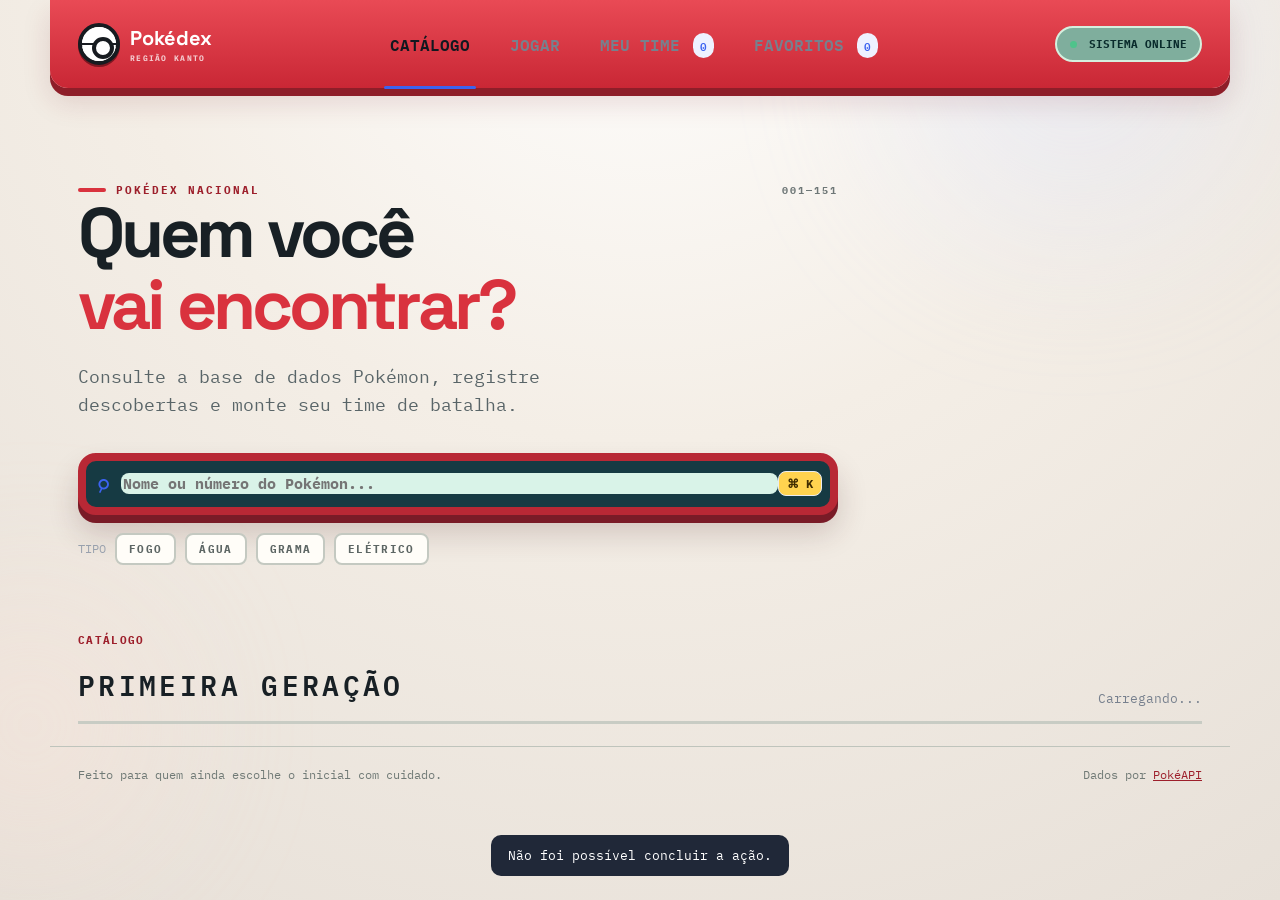
==== commit 86298d75: "feat: add interactive pokemon adventure mode" ====
--- a/index.html
+++ b/index.html
@@ -7,8 +7,8 @@
 <link href="https://fonts.googleapis.com/css2?family=DM+Sans:wght@400;500;600;700&family=Space+Grotesk:wght@500;600;700&family=IBM+Plex+Mono:wght@400;500;600;700&display=swap" rel="stylesheet"><link rel="stylesheet" href="/static/styles.css"><link rel="stylesheet" href="/static/pokedex-theme.css">
 </head>
 <body><div class="ambient ambient-one"></div><div class="ambient ambient-two"></div>
-<header class="topbar shell"><a class="brand" href="/"><span class="brand-mark"><i></i></span><span>Pokédex <small>REGIÃO KANTO</small></span></a><nav><button class="nav-link active" data-view="discover">CATÁLOGO</button><button class="nav-link" data-view="team">MEU TIME <span id="team-count">0</span></button><button class="nav-link" data-view="favorites">FAVORITOS <span id="favorite-count">0</span></button></nav><div class="status-pill"><span class="status-dot"></span> SISTEMA ONLINE</div></header>
+<header class="topbar shell"><a class="brand" href="/"><span class="brand-mark"><i></i></span><span>Pokédex <small>REGIÃO KANTO</small></span></a><nav><button class="nav-link active" data-view="discover">CATÁLOGO</button><button class="nav-link" data-view="game">JOGAR</button><button class="nav-link" data-view="team">MEU TIME <span id="team-count">0</span></button><button class="nav-link" data-view="favorites">FAVORITOS <span id="favorite-count">0</span></button></nav><div class="status-pill"><span class="status-dot"></span> SISTEMA ONLINE</div></header>
 <main class="shell"><section class="hero" id="discover-view"><div class="device-label"><span></span> POKÉDEX NACIONAL <b>001—151</b></div><h1>Quem você<br><em>vai encontrar?</em></h1><p class="hero-copy">Consulte a base de dados Pokémon, registre descobertas e monte seu time de batalha.</p><div class="search-wrap"><span class="search-icon">⌕</span><input id="search" type="search" placeholder="Nome ou número do Pokémon..." autocomplete="off"><kbd>⌘ K</kbd></div><div class="quick-filters"><span>TIPO</span><button data-search="fire">FOGO</button><button data-search="water">ÁGUA</button><button data-search="grass">GRAMA</button><button data-search="electric">ELÉTRICO</button></div></section>
 <section class="section-head"><div><p class="eyebrow">Catálogo</p><h2 id="section-title">Primeira geração</h2></div><div class="result-meta" id="result-meta">Carregando...</div></section><section class="card-grid" id="pokemon-grid"></section><section class="empty-state hidden" id="empty-state"><div class="empty-ball">◓</div><h3>Nada por aqui ainda</h3><p>Tente outro nome ou navegue pelos filtros acima.</p></section>
-<section class="team-panel hidden" id="team-view"><div class="section-head"><div><p class="eyebrow">Seu espaço</p><h2>Meu time</h2></div><p class="muted">Até 6 Pokémon para sua próxima aventura.</p></div><div class="team-grid" id="team-grid"></div></section><section class="team-panel hidden" id="favorites-view"><div class="section-head"><div><p class="eyebrow">Coleção pessoal</p><h2>Favoritos</h2></div></div><div class="card-grid" id="favorites-grid"></div></section></main>
-<dialog id="detail-modal"><button class="modal-close" data-close>×</button><div id="detail-content"></div></dialog><div class="toast" id="toast"></div><footer class="shell footer"><span>Feito para quem ainda escolhe o inicial com cuidado.</span><span>Dados por <a href="https://pokeapi.co" target="_blank" rel="noreferrer">PokéAPI</a></span></footer><script src="/static/app.js"></script></body></html>
+<section class="game-panel hidden" id="game-view"><div class="game-heading"><p class="eyebrow">Modo aventura</p><h2>Pokémon: primeiro encontro</h2><p>Escolha seu parceiro, encontre um Pokémon selvagem e jogue uma batalha rápida.</p></div><div id="game-start" class="starter-grid"><button class="starter-card" data-starter="1"><img src="https://raw.githubusercontent.com/PokeAPI/sprites/master/sprites/pokemon/other/official-artwork/1.png"><strong>BULBASAUR</strong><span>PLANTA / VENENO</span></button><button class="starter-card" data-starter="4"><img src="https://raw.githubusercontent.com/PokeAPI/sprites/master/sprites/pokemon/other/official-artwork/4.png"><strong>CHARMANDER</strong><span>FOGO</span></button><button class="starter-card" data-starter="7"><img src="https://raw.githubusercontent.com/PokeAPI/sprites/master/sprites/pokemon/other/official-artwork/7.png"><strong>SQUIRTLE</strong><span>ÁGUA</span></button></div><div id="battle-arena" class="battle-arena hidden"><div class="battle-topline"><span id="battle-message">Um Pokémon selvagem apareceu.</span><button id="new-encounter" class="battle-reset">NOVO ENCONTRO</button></div><div class="battle-stage"><div class="battle-mon wild"><span class="battle-label">SELVAGEM</span><img id="wild-art"><div class="hp-box"><b id="wild-name">?</b><span>HP <i><em id="wild-hp"></em></i></span></div></div><div class="battle-mon player"><span class="battle-label">SEU POKÉMON</span><img id="player-art"><div class="hp-box"><b id="player-name">?</b><span>HP <i><em id="player-hp"></em></i></span></div></div></div><div class="battle-actions"><button data-battle="scan">ANALISAR</button><button data-battle="attack">ATACAR</button><button data-battle="catch">CAPTURAR</button><button data-battle="run">FUGIR</button></div></div></section><section class="team-panel hidden" id="team-view"><div class="section-head"><div><p class="eyebrow">Seu espaço</p><h2>Meu time</h2></div><p class="muted">Até 6 Pokémon para sua próxima aventura.</p></div><div class="team-grid" id="team-grid"></div></section><section class="team-panel hidden" id="favorites-view"><div class="section-head"><div><p class="eyebrow">Coleção pessoal</p><h2>Favoritos</h2></div></div><div class="card-grid" id="favorites-grid"></div></section></main>
+<dialog id="detail-modal"><button class="modal-close" data-close>×</button><div id="detail-content"></div></dialog><div class="toast" id="toast"></div><footer class="shell footer"><span>Feito para quem ainda escolhe o inicial com cuidado.</span><span>Dados por <a href="https://pokeapi.co" target="_blank" rel="noreferrer">PokéAPI</a></span></footer><script src="/static/app.js"></script><script src="/static/game.js"></script></body></html>
--- a/static/pokedex-theme.css
+++ b/static/pokedex-theme.css
@@ -6,3 +6,5 @@
 .topbar nav a{color:#ffe9e7;font-weight:700;letter-spacing:.08em}.topbar nav a.active,.topbar nav a:hover{color:#fff;text-decoration:underline;text-underline-offset:7px}.status-pill{background:#7fae9d;color:#092b2c;border:2px solid #d5f0df;font:700 11px 'IBM Plex Mono'}
 .device-label{display:flex;align-items:center;gap:10px;color:var(--red-dark);font:700 11px 'IBM Plex Mono';letter-spacing:.18em}.device-label span{width:28px;height:4px;background:var(--red);display:inline-block;border-radius:4px}.device-label b{margin-left:auto;color:#6e7777;font-size:10px}.hero h1{font-family:'Space Grotesk',sans-serif;font-weight:800;color:#182025}.hero h1 em{color:var(--red);font-style:normal}.hero-copy{color:#596568}.search-wrap{background:var(--screen);border:8px solid #b82835;border-radius:18px;padding:8px;box-shadow:0 8px 0 #791b27,0 18px 30px #4b252533}.search-wrap input{background:var(--screen-light);border:0;color:#163a43;font:700 15px 'IBM Plex Mono';border-radius:8px}.search-wrap kbd{background:var(--yellow);color:#3f2c00;font:800 12px 'IBM Plex Mono';text-transform:uppercase;border-radius:8px}.quick-filters button{font:700 11px 'IBM Plex Mono';letter-spacing:.12em;border:2px solid #c4c9c1;background:#fffdf8;color:#5d6664;border-radius:8px}.quick-filters button.active,.quick-filters button:hover{background:#d9f3e8;border-color:#4b9980;color:#1c5949}
 .section-head{border-bottom:3px solid #c8ccc4;padding-bottom:14px}.eyebrow,.section-head h2,.results-count,.card-number,.card-type,.card-action,.team-count{font-family:'IBM Plex Mono',monospace;letter-spacing:.12em;text-transform:uppercase}.eyebrow{color:var(--red-dark)}.section-head h2{color:#182025}.poke-card{background:#fffdf8;border:2px solid #d1d3cb;border-radius:16px;box-shadow:0 5px 0 #c7c9c0,0 14px 20px #5d51401c}.poke-card:before{content:'';display:block;height:6px;background:linear-gradient(90deg,var(--red) 0 28%,#2c95b4 28% 58%,#f1c54d 58% 72%,#80a986 72%);position:absolute;left:0;right:0;top:0;border-radius:16px 16px 0 0}.poke-card:hover{transform:translateY(-5px);border-color:var(--red);box-shadow:0 8px 0 #b72b37,0 18px 24px #5d514033}.card-art{background:radial-gradient(circle,#e9f5ef 0,#c1ddd4 62%,#a3c9bf 100%);border:2px solid #487b75;border-radius:12px}.card-name{font-family:'Space Grotesk',sans-serif;text-transform:uppercase;letter-spacing:.06em;color:#182025}.card-number{color:#8a9490}.card-action{color:var(--red-dark)}.footer{border-color:#bfc4bc;color:#707a76}.footer a{color:var(--red-dark)}
+.game-panel{padding:72px 0 100px}.game-heading{max-width:700px;margin-bottom:28px}.game-heading h2{font:800 40px 'Space Grotesk';margin:8px 0}.game-heading p:last-child{color:#596568}.starter-grid{display:grid;grid-template-columns:repeat(3,1fr);gap:18px}.starter-card{border:3px solid #c8ccc4;background:#fffdf8;border-radius:18px;padding:20px;cursor:pointer;box-shadow:0 6px 0 #b8bbb1;transition:.2s;text-align:left}.starter-card:hover{transform:translateY(-7px);border-color:var(--red);box-shadow:0 10px 0 #b72b37}.starter-card img{width:100%;height:190px;object-fit:contain;background:radial-gradient(circle,#e9f5ef,#b8d8ce);border-radius:12px}.starter-card strong{display:block;font:800 19px 'Space Grotesk';margin-top:14px}.starter-card span{font:700 10px 'IBM Plex Mono';letter-spacing:.12em;color:#78817e}.battle-arena{background:#fbf7ed;border:5px solid var(--red);border-radius:20px;box-shadow:0 8px 0 #8e1e29;padding:20px}.battle-topline{display:flex;justify-content:space-between;align-items:center;background:var(--screen);color:#d9f3e8;padding:14px 18px;border-radius:10px;font:700 12px 'IBM Plex Mono'}.battle-reset{background:var(--yellow);border:0;border-radius:6px;padding:9px;font:800 10px 'IBM Plex Mono';cursor:pointer}.battle-stage{display:flex;justify-content:space-around;align-items:end;min-height:390px;background:linear-gradient(#bce3e5 0 53%,#8fc38c 53%);border-radius:12px;margin:16px 0;padding:20px}.battle-mon{text-align:center}.battle-mon img{width:210px;height:210px;object-fit:contain;filter:drop-shadow(0 10px 5px #315b4638)}.battle-mon.wild img{transform:scaleX(-1)}.battle-label{display:block;font:700 10px 'IBM Plex Mono';color:#35555a;letter-spacing:.12em}.hp-box{background:#fffdf8;border:3px solid #293339;border-radius:8px;padding:8px 12px;text-align:left;min-width:180px}.hp-box b{display:block;font:800 13px 'IBM Plex Mono'}.hp-box span{font:700 10px 'IBM Plex Mono';display:flex;align-items:center;gap:5px}.hp-box i{display:block;flex:1;height:8px;border-radius:8px;background:#d9d9d1;overflow:hidden}.hp-box em{display:block;height:100%;width:100%;background:#5fa95c;border-radius:8px}.battle-actions{display:grid;grid-template-columns:repeat(4,1fr);gap:10px}.battle-actions button{background:#fff;border:2px solid #293339;border-radius:8px;padding:14px;font:800 11px 'IBM Plex Mono';cursor:pointer}.battle-actions button:hover{background:var(--red);color:#fff;border-color:var(--red)}
+@media(max-width:700px){.starter-grid{grid-template-columns:1fr}.battle-stage{min-height:300px;padding:10px}.battle-mon img{width:130px;height:130px}.hp-box{min-width:120px}.battle-actions{grid-template-columns:repeat(2,1fr)}}
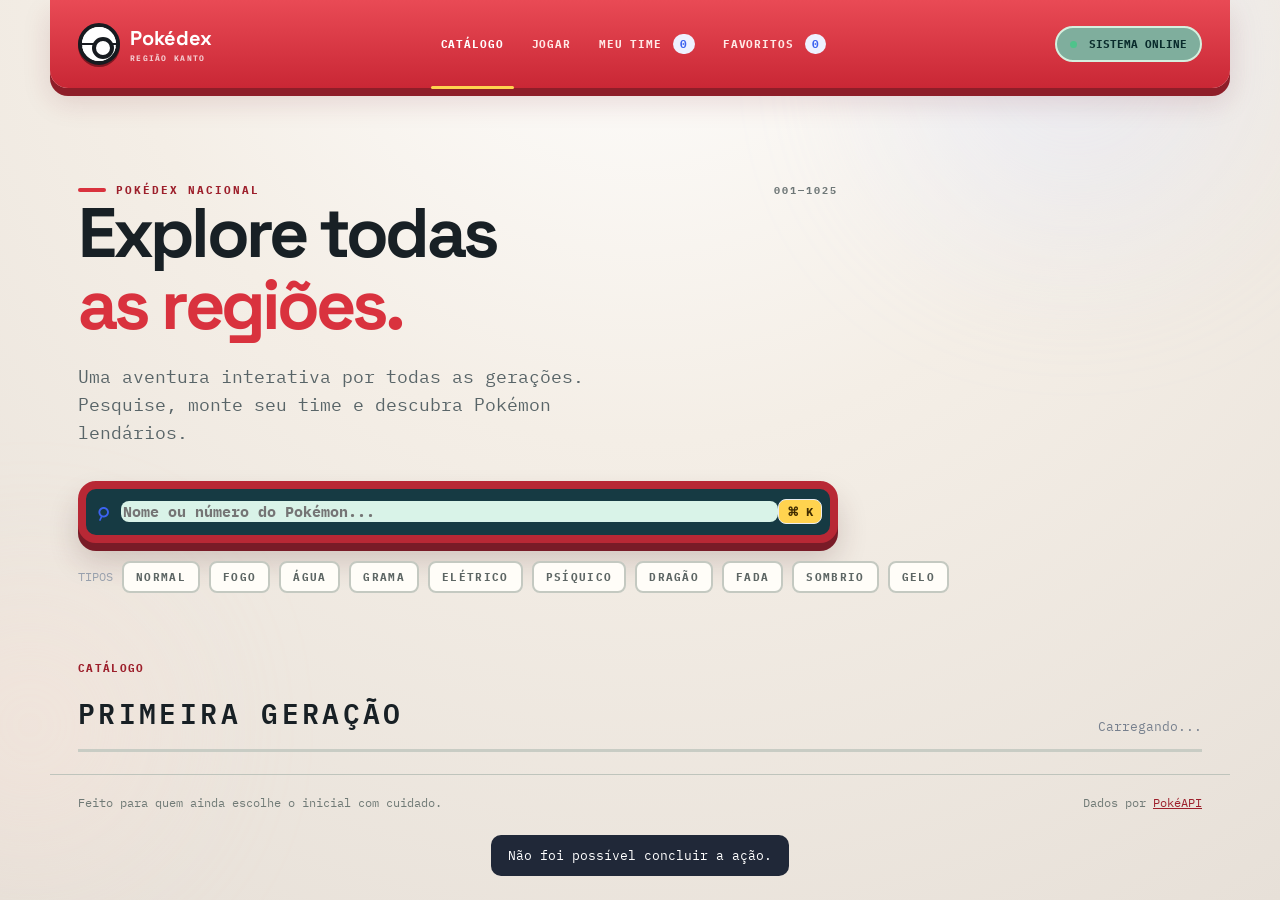
==== commit d72eec03: "feat: expand pokedex into full region game hub" ====
--- a/index.html
+++ b/index.html
@@ -8,7 +8,7 @@
 </head>
 <body><div class="ambient ambient-one"></div><div class="ambient ambient-two"></div>
 <header class="topbar shell"><a class="brand" href="/"><span class="brand-mark"><i></i></span><span>Pokédex <small>REGIÃO KANTO</small></span></a><nav><button class="nav-link active" data-view="discover">CATÁLOGO</button><button class="nav-link" data-view="game">JOGAR</button><button class="nav-link" data-view="team">MEU TIME <span id="team-count">0</span></button><button class="nav-link" data-view="favorites">FAVORITOS <span id="favorite-count">0</span></button></nav><div class="status-pill"><span class="status-dot"></span> SISTEMA ONLINE</div></header>
-<main class="shell"><section class="hero" id="discover-view"><div class="device-label"><span></span> POKÉDEX NACIONAL <b>001—151</b></div><h1>Quem você<br><em>vai encontrar?</em></h1><p class="hero-copy">Consulte a base de dados Pokémon, registre descobertas e monte seu time de batalha.</p><div class="search-wrap"><span class="search-icon">⌕</span><input id="search" type="search" placeholder="Nome ou número do Pokémon..." autocomplete="off"><kbd>⌘ K</kbd></div><div class="quick-filters"><span>TIPO</span><button data-search="fire">FOGO</button><button data-search="water">ÁGUA</button><button data-search="grass">GRAMA</button><button data-search="electric">ELÉTRICO</button></div></section>
+<main class="shell"><section class="hero" id="discover-view"><div class="device-label"><span></span> POKÉDEX NACIONAL <b>001—1025</b></div><h1>Explore todas<br><em>as regiões.</em></h1><p class="hero-copy">Uma aventura interativa por todas as gerações. Pesquise, monte seu time e descubra Pokémon lendários.</p><div class="search-wrap"><span class="search-icon">⌕</span><input id="search" type="search" placeholder="Nome ou número do Pokémon..." autocomplete="off"><kbd>⌘ K</kbd></div><div class="quick-filters"><span>TIPOS</span><button data-type="normal">NORMAL</button><button data-type="fire">FOGO</button><button data-type="water">ÁGUA</button><button data-type="grass">GRAMA</button><button data-type="electric">ELÉTRICO</button><button data-type="psychic">PSÍQUICO</button><button data-type="dragon">DRAGÃO</button><button data-type="fairy">FADA</button><button data-type="dark">SOMBRIO</button><button data-type="ice">GELO</button></div></section>
 <section class="section-head"><div><p class="eyebrow">Catálogo</p><h2 id="section-title">Primeira geração</h2></div><div class="result-meta" id="result-meta">Carregando...</div></section><section class="card-grid" id="pokemon-grid"></section><section class="empty-state hidden" id="empty-state"><div class="empty-ball">◓</div><h3>Nada por aqui ainda</h3><p>Tente outro nome ou navegue pelos filtros acima.</p></section>
 <section class="game-panel hidden" id="game-view"><div class="game-heading"><p class="eyebrow">Modo aventura</p><h2>Pokémon: primeiro encontro</h2><p>Escolha seu parceiro, encontre um Pokémon selvagem e jogue uma batalha rápida.</p></div><div id="game-start" class="starter-grid"><button class="starter-card" data-starter="1"><img src="https://raw.githubusercontent.com/PokeAPI/sprites/master/sprites/pokemon/other/official-artwork/1.png"><strong>BULBASAUR</strong><span>PLANTA / VENENO</span></button><button class="starter-card" data-starter="4"><img src="https://raw.githubusercontent.com/PokeAPI/sprites/master/sprites/pokemon/other/official-artwork/4.png"><strong>CHARMANDER</strong><span>FOGO</span></button><button class="starter-card" data-starter="7"><img src="https://raw.githubusercontent.com/PokeAPI/sprites/master/sprites/pokemon/other/official-artwork/7.png"><strong>SQUIRTLE</strong><span>ÁGUA</span></button></div><div id="battle-arena" class="battle-arena hidden"><div class="battle-topline"><span id="battle-message">Um Pokémon selvagem apareceu.</span><button id="new-encounter" class="battle-reset">NOVO ENCONTRO</button></div><div class="battle-stage"><div class="battle-mon wild"><span class="battle-label">SELVAGEM</span><img id="wild-art"><div class="hp-box"><b id="wild-name">?</b><span>HP <i><em id="wild-hp"></em></i></span></div></div><div class="battle-mon player"><span class="battle-label">SEU POKÉMON</span><img id="player-art"><div class="hp-box"><b id="player-name">?</b><span>HP <i><em id="player-hp"></em></i></span></div></div></div><div class="battle-actions"><button data-battle="scan">ANALISAR</button><button data-battle="attack">ATACAR</button><button data-battle="catch">CAPTURAR</button><button data-battle="run">FUGIR</button></div></div></section><section class="team-panel hidden" id="team-view"><div class="section-head"><div><p class="eyebrow">Seu espaço</p><h2>Meu time</h2></div><p class="muted">Até 6 Pokémon para sua próxima aventura.</p></div><div class="team-grid" id="team-grid"></div></section><section class="team-panel hidden" id="favorites-view"><div class="section-head"><div><p class="eyebrow">Coleção pessoal</p><h2>Favoritos</h2></div></div><div class="card-grid" id="favorites-grid"></div></section></main>
 <dialog id="detail-modal"><button class="modal-close" data-close>×</button><div id="detail-content"></div></dialog><div class="toast" id="toast"></div><footer class="shell footer"><span>Feito para quem ainda escolhe o inicial com cuidado.</span><span>Dados por <a href="https://pokeapi.co" target="_blank" rel="noreferrer">PokéAPI</a></span></footer><script src="/static/app.js"></script><script src="/static/game.js"></script></body></html>
--- a/static/pokedex-theme.css
+++ b/static/pokedex-theme.css
@@ -4,6 +4,7 @@
 .brand{font-family:'Space Grotesk',sans-serif;color:#fff;font-weight:800}.brand small{display:block;font:700 8px 'IBM Plex Mono';letter-spacing:.16em;opacity:.75;margin-top:2px}
 .brand-mark{width:42px;height:42px;background:#f4f4ed;border:4px solid #171b20;border-radius:50%;position:relative;display:inline-block;box-shadow:inset 0 0 0 3px #fff,0 2px 0 #7d1721}.brand-mark:before{content:'';position:absolute;left:-3px;right:-3px;top:16px;height:4px;background:#171b20}.brand-mark:after{content:'';position:absolute;left:10px;top:10px;width:14px;height:14px;border-radius:50%;background:#fff;border:4px solid #171b20;z-index:2}.brand-mark i{position:absolute;inset:0;border-radius:50%;background:linear-gradient(#fff 0 48%,transparent 48% 52%,#fff 52%)}
 .topbar nav a{color:#ffe9e7;font-weight:700;letter-spacing:.08em}.topbar nav a.active,.topbar nav a:hover{color:#fff;text-decoration:underline;text-underline-offset:7px}.status-pill{background:#7fae9d;color:#092b2c;border:2px solid #d5f0df;font:700 11px 'IBM Plex Mono'}
+.topbar nav{gap:8px}.topbar nav .nav-link{font:700 11px 'IBM Plex Mono';letter-spacing:.08em;color:#ffe9e7;padding:0 10px}.topbar nav .nav-link.active{color:#fff}.topbar nav .nav-link.active:after{background:var(--yellow)}
 .device-label{display:flex;align-items:center;gap:10px;color:var(--red-dark);font:700 11px 'IBM Plex Mono';letter-spacing:.18em}.device-label span{width:28px;height:4px;background:var(--red);display:inline-block;border-radius:4px}.device-label b{margin-left:auto;color:#6e7777;font-size:10px}.hero h1{font-family:'Space Grotesk',sans-serif;font-weight:800;color:#182025}.hero h1 em{color:var(--red);font-style:normal}.hero-copy{color:#596568}.search-wrap{background:var(--screen);border:8px solid #b82835;border-radius:18px;padding:8px;box-shadow:0 8px 0 #791b27,0 18px 30px #4b252533}.search-wrap input{background:var(--screen-light);border:0;color:#163a43;font:700 15px 'IBM Plex Mono';border-radius:8px}.search-wrap kbd{background:var(--yellow);color:#3f2c00;font:800 12px 'IBM Plex Mono';text-transform:uppercase;border-radius:8px}.quick-filters button{font:700 11px 'IBM Plex Mono';letter-spacing:.12em;border:2px solid #c4c9c1;background:#fffdf8;color:#5d6664;border-radius:8px}.quick-filters button.active,.quick-filters button:hover{background:#d9f3e8;border-color:#4b9980;color:#1c5949}
 .section-head{border-bottom:3px solid #c8ccc4;padding-bottom:14px}.eyebrow,.section-head h2,.results-count,.card-number,.card-type,.card-action,.team-count{font-family:'IBM Plex Mono',monospace;letter-spacing:.12em;text-transform:uppercase}.eyebrow{color:var(--red-dark)}.section-head h2{color:#182025}.poke-card{background:#fffdf8;border:2px solid #d1d3cb;border-radius:16px;box-shadow:0 5px 0 #c7c9c0,0 14px 20px #5d51401c}.poke-card:before{content:'';display:block;height:6px;background:linear-gradient(90deg,var(--red) 0 28%,#2c95b4 28% 58%,#f1c54d 58% 72%,#80a986 72%);position:absolute;left:0;right:0;top:0;border-radius:16px 16px 0 0}.poke-card:hover{transform:translateY(-5px);border-color:var(--red);box-shadow:0 8px 0 #b72b37,0 18px 24px #5d514033}.card-art{background:radial-gradient(circle,#e9f5ef 0,#c1ddd4 62%,#a3c9bf 100%);border:2px solid #487b75;border-radius:12px}.card-name{font-family:'Space Grotesk',sans-serif;text-transform:uppercase;letter-spacing:.06em;color:#182025}.card-number{color:#8a9490}.card-action{color:var(--red-dark)}.footer{border-color:#bfc4bc;color:#707a76}.footer a{color:var(--red-dark)}
 .game-panel{padding:72px 0 100px}.game-heading{max-width:700px;margin-bottom:28px}.game-heading h2{font:800 40px 'Space Grotesk';margin:8px 0}.game-heading p:last-child{color:#596568}.starter-grid{display:grid;grid-template-columns:repeat(3,1fr);gap:18px}.starter-card{border:3px solid #c8ccc4;background:#fffdf8;border-radius:18px;padding:20px;cursor:pointer;box-shadow:0 6px 0 #b8bbb1;transition:.2s;text-align:left}.starter-card:hover{transform:translateY(-7px);border-color:var(--red);box-shadow:0 10px 0 #b72b37}.starter-card img{width:100%;height:190px;object-fit:contain;background:radial-gradient(circle,#e9f5ef,#b8d8ce);border-radius:12px}.starter-card strong{display:block;font:800 19px 'Space Grotesk';margin-top:14px}.starter-card span{font:700 10px 'IBM Plex Mono';letter-spacing:.12em;color:#78817e}.battle-arena{background:#fbf7ed;border:5px solid var(--red);border-radius:20px;box-shadow:0 8px 0 #8e1e29;padding:20px}.battle-topline{display:flex;justify-content:space-between;align-items:center;background:var(--screen);color:#d9f3e8;padding:14px 18px;border-radius:10px;font:700 12px 'IBM Plex Mono'}.battle-reset{background:var(--yellow);border:0;border-radius:6px;padding:9px;font:800 10px 'IBM Plex Mono';cursor:pointer}.battle-stage{display:flex;justify-content:space-around;align-items:end;min-height:390px;background:linear-gradient(#bce3e5 0 53%,#8fc38c 53%);border-radius:12px;margin:16px 0;padding:20px}.battle-mon{text-align:center}.battle-mon img{width:210px;height:210px;object-fit:contain;filter:drop-shadow(0 10px 5px #315b4638)}.battle-mon.wild img{transform:scaleX(-1)}.battle-label{display:block;font:700 10px 'IBM Plex Mono';color:#35555a;letter-spacing:.12em}.hp-box{background:#fffdf8;border:3px solid #293339;border-radius:8px;padding:8px 12px;text-align:left;min-width:180px}.hp-box b{display:block;font:800 13px 'IBM Plex Mono'}.hp-box span{font:700 10px 'IBM Plex Mono';display:flex;align-items:center;gap:5px}.hp-box i{display:block;flex:1;height:8px;border-radius:8px;background:#d9d9d1;overflow:hidden}.hp-box em{display:block;height:100%;width:100%;background:#5fa95c;border-radius:8px}.battle-actions{display:grid;grid-template-columns:repeat(4,1fr);gap:10px}.battle-actions button{background:#fff;border:2px solid #293339;border-radius:8px;padding:14px;font:800 11px 'IBM Plex Mono';cursor:pointer}.battle-actions button:hover{background:var(--red);color:#fff;border-color:var(--red)}
